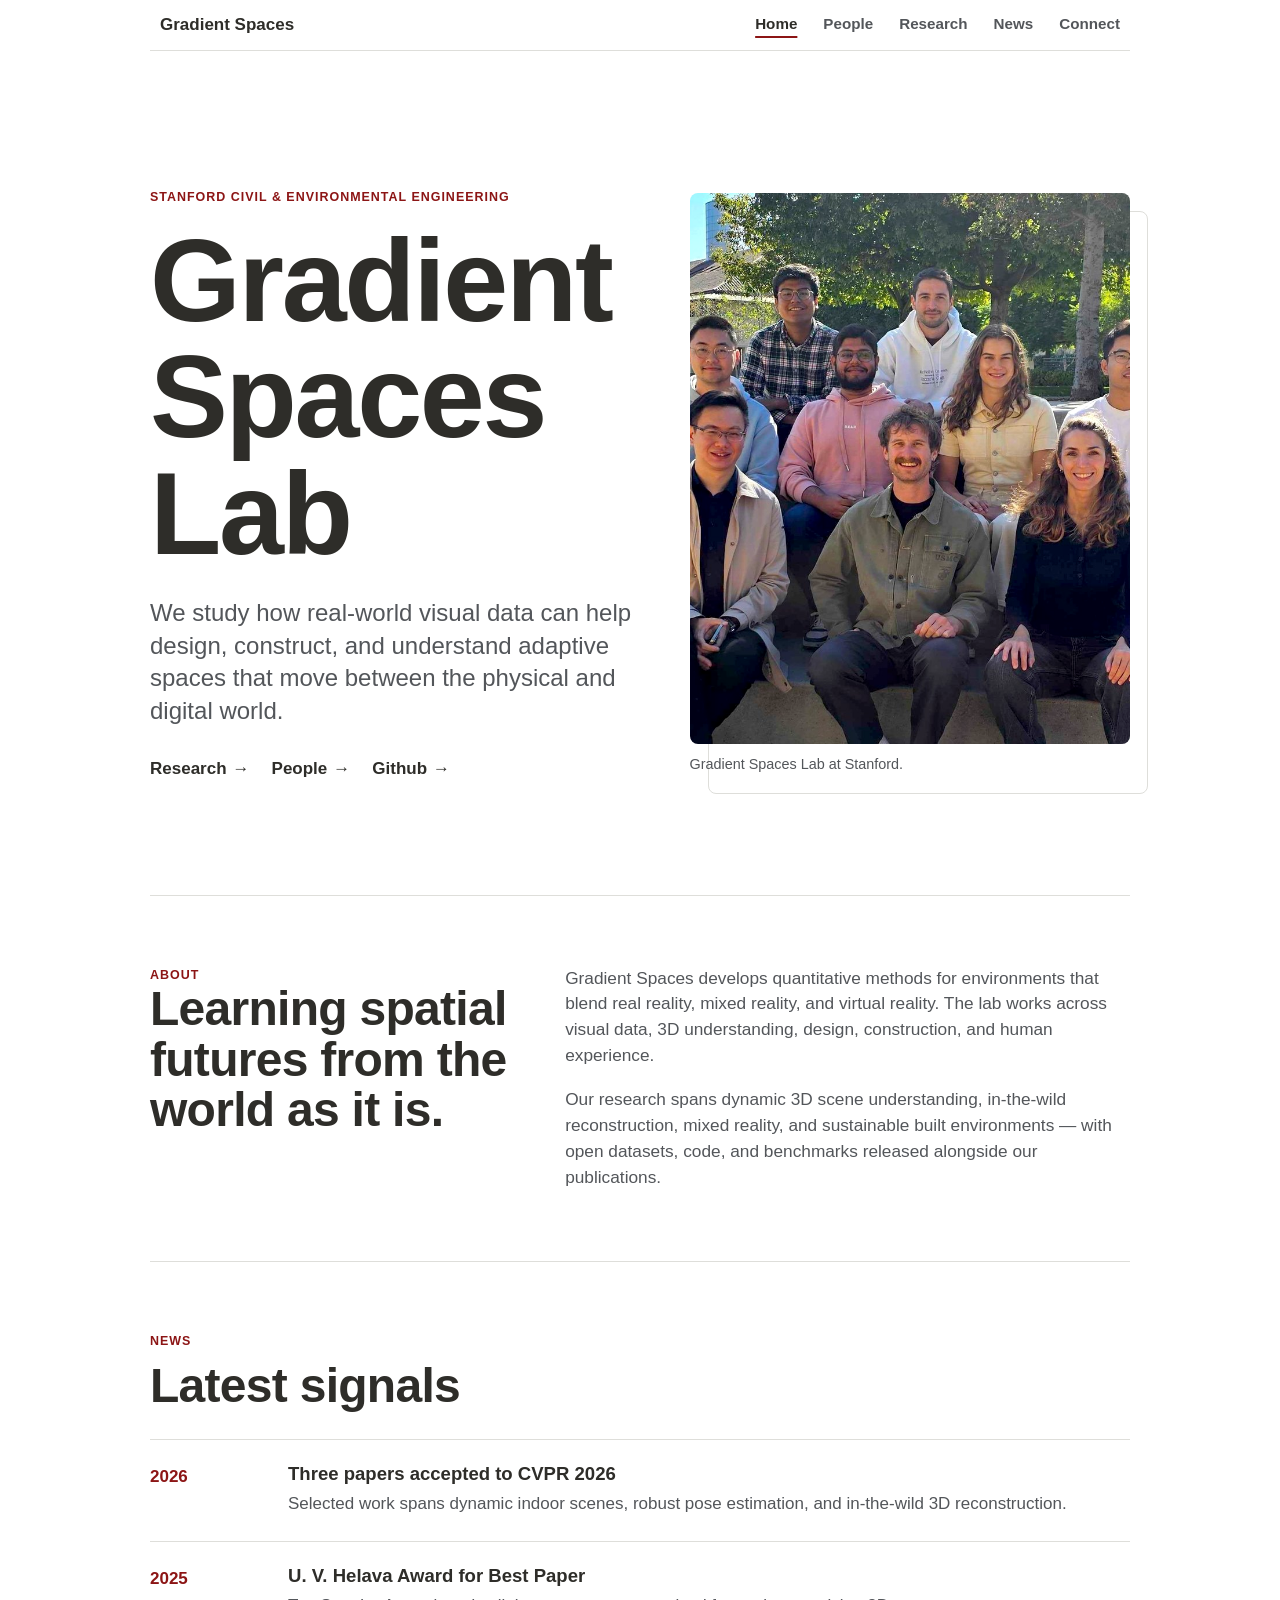
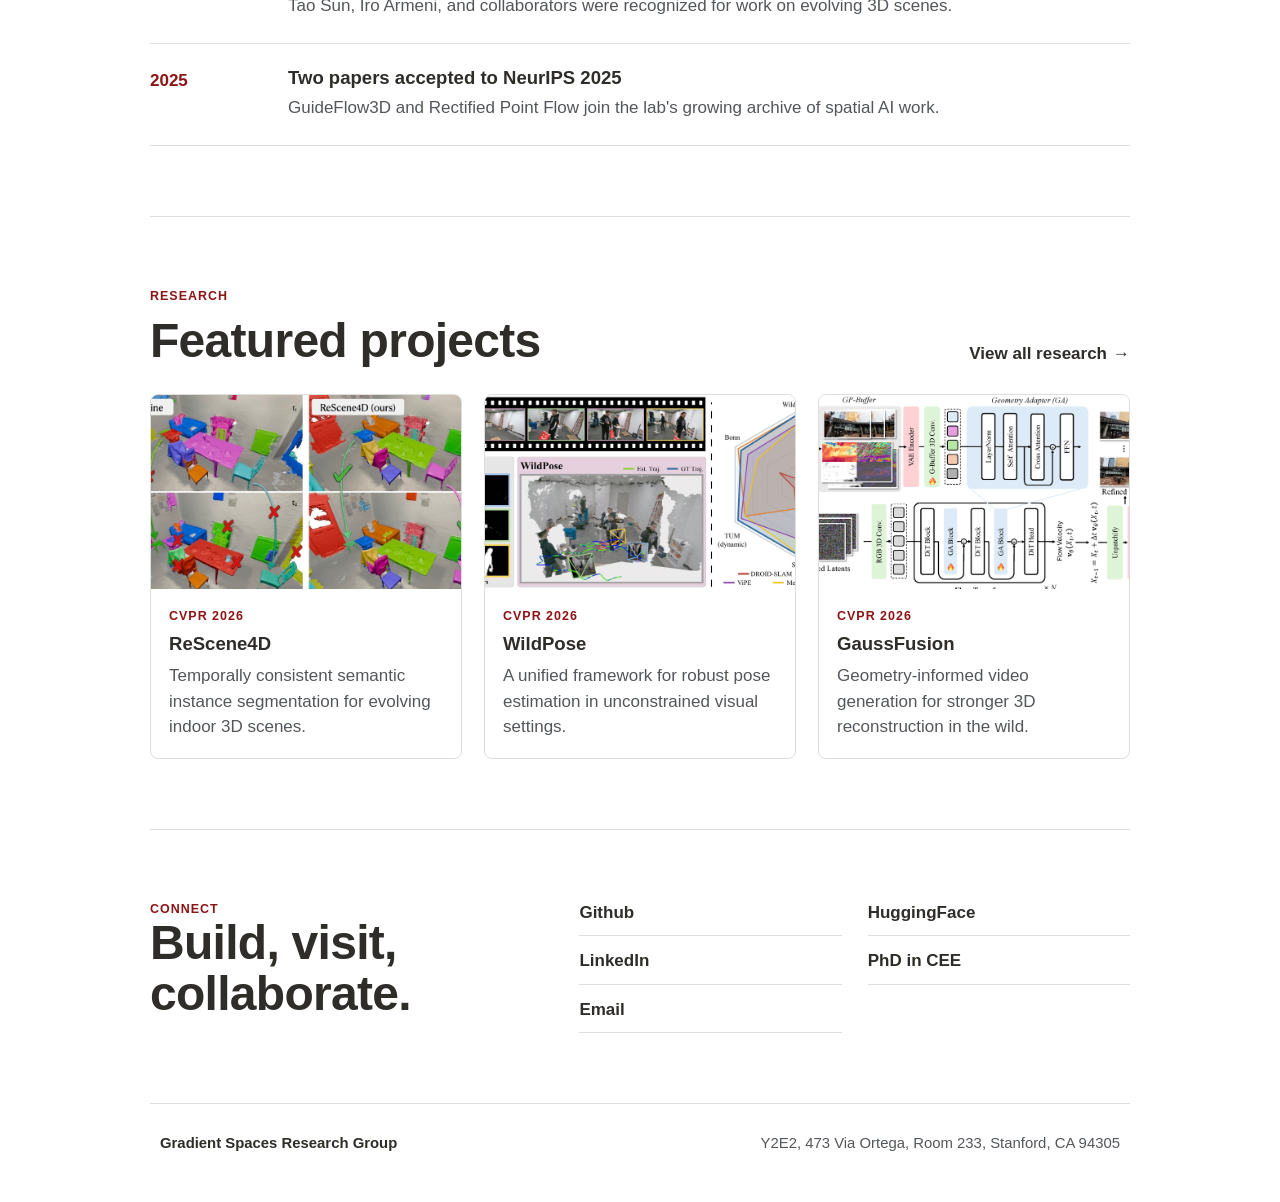
==== index.html @ 33cae3ac "Make site standalone and polish content, data, and visual details Prepare the site to fully replace " ====
<!doctype html>
<html lang="en">
  <head>
    <meta charset="utf-8">
    <meta name="viewport" content="width=device-width, initial-scale=1">
    <meta
      name="description"
      content="Gradient Spaces Lab at Stanford builds data-driven methods for spatial intelligence across physical and digital environments."
    >
    <title>Gradient Spaces Lab | Stanford</title>
    <meta property="og:title" content="Gradient Spaces Lab | Stanford">
    <meta property="og:description" content="Data-driven methods for spatial intelligence across physical and digital environments.">
    <meta property="og:type" content="website">
    <meta property="og:image" content="assets/images/group-photo.jpg">
    <link rel="icon" type="image/svg+xml" href="assets/favicon.svg">
    <link rel="stylesheet" href="styles.css">
  </head>
  <body>
    <header class="site-header">
      <a class="brand" href="index.html">Gradient Spaces</a>
      <button class="nav-toggle" type="button" aria-expanded="false" aria-controls="site-nav" title="Open navigation">
        <span class="sr-only">Menu</span>
        <span aria-hidden="true"></span>
        <span aria-hidden="true"></span>
        <span aria-hidden="true"></span>
      </button>
      <nav class="site-nav" id="site-nav" aria-label="Main navigation">
        <a class="active" href="index.html">Home</a>
        <a href="people.html">People</a>
        <a href="research.html">Research</a>
        <a href="#news">News</a>
        <a href="#connect">Connect</a>
      </nav>
    </header>

    <main>
      <section class="hero">
        <div class="hero-copy">
          <p class="eyebrow">Stanford Civil &amp; Environmental Engineering</p>
          <h1>
            <span>Gradient</span>
            <span>Spaces</span>
            <span>Lab</span>
          </h1>
          <p class="lead">
            We study how real-world visual data can help design, construct, and understand adaptive spaces
            that move between the physical and digital world.
          </p>
          <div class="hero-actions" aria-label="Primary links">
            <a class="strong-link" href="research.html">Research</a>
            <a class="strong-link" href="people.html">People</a>
            <a class="strong-link" href="https://github.com/GradientSpaces">Github</a>
          </div>
        </div>

        <figure class="hero-media">
          <img
            src="assets/images/group-photo.jpg"
            alt="Gradient Spaces group photo at Stanford"
          >
          <figcaption>Gradient Spaces Lab at Stanford.</figcaption>
        </figure>
      </section>

      <section class="section split-intro" aria-labelledby="about-title">
        <div>
          <p class="section-kicker">About</p>
          <h2 id="about-title">Learning spatial futures from the world as it is.</h2>
        </div>
        <div class="body-copy">
          <p>
            Gradient Spaces develops quantitative methods for environments that blend real reality,
            mixed reality, and virtual reality. The lab works across visual data, 3D understanding,
            design, construction, and human experience.
          </p>
          <p>
            Our research spans dynamic 3D scene understanding, in-the-wild reconstruction, mixed
            reality, and sustainable built environments — with open datasets, code, and benchmarks
            released alongside our publications.
          </p>
        </div>
      </section>

      <section class="section" id="news" aria-labelledby="news-title">
        <div class="section-heading">
          <p class="section-kicker">News</p>
          <h2 id="news-title">Latest signals</h2>
        </div>
        <div class="news-list">
          <article class="news-item">
            <time datetime="2026">2026</time>
            <div>
              <h3>Three papers accepted to CVPR 2026</h3>
              <p>Selected work spans dynamic indoor scenes, robust pose estimation, and in-the-wild 3D reconstruction.</p>
            </div>
          </article>
          <article class="news-item">
            <time datetime="2025">2025</time>
            <div>
              <h3>U. V. Helava Award for Best Paper</h3>
              <p>Tao Sun, Iro Armeni, and collaborators were recognized for work on evolving 3D scenes.</p>
            </div>
          </article>
          <article class="news-item">
            <time datetime="2025">2025</time>
            <div>
              <h3>Two papers accepted to NeurIPS 2025</h3>
              <p>GuideFlow3D and Rectified Point Flow join the lab's growing archive of spatial AI work.</p>
            </div>
          </article>
        </div>
      </section>

      <section class="section" aria-labelledby="featured-title">
        <div class="section-heading inline-heading">
          <div>
            <p class="section-kicker">Research</p>
            <h2 id="featured-title">Featured projects</h2>
          </div>
          <a class="text-link" href="research.html">View all research</a>
        </div>

        <div class="project-grid">
          <article class="project-card">
            <img
              src="assets/images/projects/rescene4d.jpeg"
              alt="ReScene4D project teaser"
              loading="lazy"
            >
            <div>
              <p class="tag">CVPR 2026</p>
              <h3>ReScene4D</h3>
              <p>Temporally consistent semantic instance segmentation for evolving indoor 3D scenes.</p>
            </div>
          </article>
          <article class="project-card">
            <img
              src="assets/images/projects/wildpose.jpg"
              alt="WildPose project teaser"
              loading="lazy"
            >
            <div>
              <p class="tag">CVPR 2026</p>
              <h3>WildPose</h3>
              <p>A unified framework for robust pose estimation in unconstrained visual settings.</p>
            </div>
          </article>
          <article class="project-card">
            <img
              src="assets/images/projects/gaussfusion.png"
              alt="GaussFusion project teaser"
              loading="lazy"
            >
            <div>
              <p class="tag">CVPR 2026</p>
              <h3>GaussFusion</h3>
              <p>Geometry-informed video generation for stronger 3D reconstruction in the wild.</p>
            </div>
          </article>
        </div>
      </section>

      <section class="section connect-band" id="connect" aria-labelledby="connect-title">
        <div>
          <p class="section-kicker">Connect</p>
          <h2 id="connect-title">Build, visit, collaborate.</h2>
        </div>
        <div class="link-columns">
          <a href="https://github.com/GradientSpaces">Github</a>
          <a href="https://huggingface.co/gradient-spaces">HuggingFace</a>
          <a href="https://www.linkedin.com/company/gradientspaces">LinkedIn</a>
          <a href="https://cee.stanford.edu/academics-admission/graduate-admissions">PhD in CEE</a>
          <a href="mailto:iroarmeni@stanford.edu">Email</a>
        </div>
      </section>
    </main>

    <footer class="site-footer">
      <p>Gradient Spaces Research Group</p>
      <p>Y2E2, 473 Via Ortega, Room 233, Stanford, CA 94305</p>
    </footer>

    <script src="script.js"></script>
  </body>
</html>
---- styles.css ----
:root {
  --stanford-red: rgb(140, 21, 21);
  --stanford-red-dark: rgb(130, 0, 0);
  --ink: rgb(46, 45, 41);
  --muted: rgb(83, 86, 90);
  --line: rgb(222, 222, 218);
  --paper: rgb(255, 255, 255);
  --soft: rgb(247, 248, 248);
  --blue: rgb(54, 96, 118);
  --green: rgb(56, 111, 94);
  --max-width: 980px;
}

* {
  box-sizing: border-box;
}

html {
  scroll-behavior: smooth;
  scroll-padding-top: 84px;
}

body {
  margin: 0;
  background: var(--paper);
  color: var(--muted);
  font-family: "Source Sans Pro", "Source Sans 3", -apple-system, BlinkMacSystemFont, "Segoe UI", sans-serif;
  font-size: 17px;
  line-height: 1.5;
  -webkit-font-smoothing: antialiased;
}

img {
  display: block;
  max-width: 100%;
  height: auto;
}

a {
  color: var(--ink);
  text-decoration: none;
  transition: color 0.15s ease;
}

a:hover,
a:focus-visible {
  color: var(--stanford-red);
  text-decoration: underline;
  text-underline-offset: 0.18em;
}

::selection {
  background: var(--stanford-red);
  color: var(--paper);
}

:focus-visible {
  outline: 2px solid var(--stanford-red);
  outline-offset: 3px;
}

h1,
h2,
h3,
h4,
p {
  margin: 0;
}

h1,
h2,
h3,
h4 {
  color: var(--ink);
  line-height: 1.05;
}

h2 {
  font-size: clamp(2rem, 5vw, 3rem);
  max-width: 760px;
  letter-spacing: -0.015em;
  text-wrap: balance;
}

h3 {
  font-size: 1.16rem;
}

h4 {
  font-size: 1rem;
}

.sr-only {
  position: absolute;
  width: 1px;
  height: 1px;
  padding: 0;
  margin: -1px;
  overflow: hidden;
  clip: rect(0, 0, 0, 0);
  white-space: nowrap;
  border: 0;
}

.site-header {
  position: sticky;
  top: 0;
  z-index: 20;
  width: min(var(--max-width), calc(100% - 32px));
  margin: 0 auto;
  padding: 12px 10px;
  display: flex;
  align-items: center;
  justify-content: space-between;
  gap: 24px;
  border-bottom: 1px solid var(--line);
  background: rgba(255, 255, 255, 0.82);
  backdrop-filter: blur(12px);
}

.brand {
  color: var(--ink);
  font-weight: 700;
  white-space: nowrap;
}

.site-nav {
  display: flex;
  align-items: center;
  gap: 26px;
  font-size: 0.95rem;
}

.site-nav a {
  color: var(--muted);
  font-weight: 600;
}

.site-nav a.active {
  color: var(--ink);
  text-decoration: underline;
  text-decoration-color: var(--stanford-red);
  text-decoration-thickness: 2px;
  text-underline-offset: 7px;
}

.nav-toggle {
  display: none;
  width: 38px;
  height: 38px;
  padding: 9px;
  border: 1px solid var(--line);
  border-radius: 8px;
  background: var(--paper);
}

.nav-toggle span:not(.sr-only) {
  display: block;
  height: 2px;
  margin: 4px 0;
  background: var(--ink);
}

main {
  width: min(var(--max-width), calc(100% - 32px));
  margin: 0 auto;
}

.hero {
  min-height: calc(100vh - 56px);
  display: grid;
  grid-template-columns: minmax(0, 0.9fr) minmax(280px, 0.8fr);
  align-items: center;
  gap: 44px;
  padding: 64px 0 40px;
}

.hero h1 {
  margin-top: 16px;
  font-size: clamp(4rem, 12vw, 7.3rem);
  font-weight: 800;
  letter-spacing: -0.02em;
  line-height: 1;
}

.hero h1 span {
  display: block;
}

.eyebrow,
.section-kicker,
.tag {
  color: var(--stanford-red);
  font-size: 0.78rem;
  font-weight: 800;
  letter-spacing: 0.08em;
  text-transform: uppercase;
}

.lead {
  max-width: 560px;
  margin-top: 24px;
  color: var(--muted);
  font-size: clamp(1.18rem, 2.4vw, 1.5rem);
  line-height: 1.36;
  text-wrap: pretty;
}

.hero-actions,
.profile-links {
  display: flex;
  flex-wrap: wrap;
  gap: 22px;
  margin-top: 28px;
}

.project-card .profile-links,
.publication-row .profile-links,
.person-card .profile-links,
.resource-item .profile-links {
  gap: 14px;
  margin-top: 14px;
  font-size: 0.94rem;
}

.strong-link,
.profile-links a,
.text-link {
  color: var(--ink);
  font-weight: 700;
}

.strong-link::after,
.text-link::after {
  content: "→";
  display: inline-block;
  margin-left: 6px;
  transition: transform 0.2s ease;
}

.strong-link:hover::after,
.text-link:hover::after {
  transform: translateX(4px);
}

.hero-media {
  position: relative;
  margin: 0;
}

.hero-media img {
  width: 100%;
  aspect-ratio: 4 / 5;
  object-fit: cover;
  border-radius: 8px;
  filter: saturate(0.9) contrast(1.03);
}

.hero-media::before {
  content: "";
  position: absolute;
  inset: 18px -18px -18px 18px;
  border: 1px solid var(--line);
  border-radius: 8px;
  z-index: -1;
}

.hero-media figcaption {
  margin-top: 10px;
  color: var(--muted);
  font-size: 0.9rem;
}

.section {
  padding: 70px 0;
  border-top: 1px solid var(--line);
}

.split-intro {
  display: grid;
  grid-template-columns: minmax(220px, 0.65fr) minmax(0, 1fr);
  gap: 48px;
}

.body-copy {
  display: grid;
  gap: 18px;
  color: var(--muted);
  font-size: 1.08rem;
}

.section-heading {
  margin-bottom: 28px;
}

.section-heading h2 {
  margin-top: 10px;
}

.inline-heading {
  display: flex;
  align-items: end;
  justify-content: space-between;
  gap: 24px;
}

.news-list,
.project-list {
  display: grid;
  gap: 0;
  border-top: 1px solid var(--line);
}

.news-item {
  display: grid;
  grid-template-columns: 110px minmax(0, 1fr);
  gap: 28px;
  padding: 24px 0;
  border-bottom: 1px solid var(--line);
}

.news-item time {
  color: var(--stanford-red);
  font-weight: 800;
  font-variant-numeric: tabular-nums;
}

.news-item h3 {
  margin-bottom: 8px;
}

.project-grid {
  display: grid;
  grid-template-columns: repeat(3, minmax(0, 1fr));
  gap: 22px;
}

.project-card {
  overflow: hidden;
  border: 1px solid var(--line);
  border-radius: 8px;
  background: var(--paper);
  transition: border-color 0.25s ease, box-shadow 0.25s ease, transform 0.25s ease;
}

.project-card:hover {
  transform: translateY(-3px);
  border-color: rgb(198, 198, 192);
  box-shadow: 0 12px 28px rgba(46, 45, 41, 0.09);
}

.project-card img {
  width: 100%;
  aspect-ratio: 16 / 10;
  object-fit: cover;
  transition: transform 0.4s ease;
}

.project-card:hover img {
  transform: scale(1.025);
}

.project-card div {
  padding: 18px;
}

.project-card h3,
.research-row h3,
.publication-row h3 {
  margin: 8px 0 10px;
}

.connect-band {
  display: grid;
  grid-template-columns: minmax(240px, 0.7fr) minmax(0, 1fr);
  gap: 44px;
  align-items: start;
}

.link-columns {
  display: grid;
  grid-template-columns: repeat(2, minmax(0, 1fr));
  gap: 12px 26px;
}

.link-columns a {
  padding-bottom: 10px;
  border-bottom: 1px solid var(--line);
  font-weight: 700;
  transition: color 0.15s ease, border-color 0.2s ease;
}

.link-columns a:hover,
.link-columns a:focus-visible {
  text-decoration: none;
  border-bottom-color: var(--stanford-red);
}

.site-footer {
  width: min(var(--max-width), calc(100% - 32px));
  margin: 0 auto;
  padding: 28px 10px 48px;
  border-top: 1px solid var(--line);
  color: var(--muted);
  font-size: 0.93rem;
  display: flex;
  flex-wrap: wrap;
  justify-content: space-between;
  gap: 8px 24px;
}

.site-footer p:first-child {
  color: var(--ink);
  font-weight: 700;
}

.page-hero {
  padding: 80px 0 56px;
  display: grid;
  grid-template-columns: minmax(0, 0.8fr) minmax(260px, 0.7fr);
  gap: 42px;
  align-items: end;
}

.page-hero h1 {
  margin-top: 12px;
  font-size: clamp(3.2rem, 8vw, 5.8rem);
  max-width: 780px;
  letter-spacing: -0.02em;
  text-wrap: balance;
}

.page-hero img {
  width: 100%;
  aspect-ratio: 5 / 4;
  object-fit: cover;
  border-radius: 8px;
}

.research-hero {
  display: block;
  max-width: 820px;
}

.profile-feature {
  display: grid;
  grid-template-columns: 132px minmax(0, 1fr);
  gap: 28px;
  align-items: start;
  padding: 28px 0;
  border-top: 1px solid var(--line);
  border-bottom: 1px solid var(--line);
}

.role {
  margin: 6px 0 14px;
  color: var(--blue);
  font-weight: 700;
}

.avatar {
  display: grid;
  place-items: center;
  width: 72px;
  aspect-ratio: 1;
  border-radius: 50%;
  background: var(--soft);
  border: 1px solid var(--line);
  color: var(--ink);
  font-weight: 800;
}

.avatar.large,
.portrait.large {
  width: 132px;
  font-size: 2rem;
}

.portrait {
  width: 92px;
  aspect-ratio: 1;
  overflow: hidden;
  border: 1px solid var(--line);
  border-radius: 50%;
  background: var(--soft);
}

.portrait img {
  width: 100%;
  height: 100%;
  object-fit: cover;
}

.people-grid,
.theme-grid {
  display: grid;
  grid-template-columns: repeat(3, minmax(0, 1fr));
  gap: 20px;
}

.compact-people-grid {
  grid-template-columns: repeat(4, minmax(0, 1fr));
}

.person-card,
.theme-grid article {
  padding: 22px;
  border: 1px solid var(--line);
  border-radius: 8px;
  background: var(--paper);
  transition: border-color 0.25s ease, box-shadow 0.25s ease;
}

.person-card:hover,
.theme-grid article:hover {
  border-color: rgb(198, 198, 192);
  box-shadow: 0 8px 20px rgba(46, 45, 41, 0.06);
}

.alumni-card {
  padding: 18px;
}

.person-card h3,
.theme-grid h3 {
  margin: 16px 0 8px;
}

.detail-line {
  margin-top: 12px;
  color: var(--muted);
  font-size: 0.92rem;
}

.metric-strip {
  display: grid;
  grid-template-columns: repeat(3, minmax(0, 1fr));
  gap: 1px;
  margin-bottom: 22px;
  border: 1px solid var(--line);
  border-radius: 8px;
  overflow: hidden;
  background: var(--line);
}

.metric-strip div {
  padding: 22px;
  background: var(--soft);
}

.metric-strip strong,
.metric-strip span {
  display: block;
}

.metric-strip strong {
  color: var(--ink);
  font-size: clamp(1.4rem, 4vw, 2.1rem);
  line-height: 1;
}

.metric-strip span {
  margin-top: 8px;
  color: var(--muted);
  font-size: 0.92rem;
}

.research-row {
  display: grid;
  grid-template-columns: 260px minmax(0, 1fr);
  gap: 24px;
  padding: 28px 0;
  border-bottom: 1px solid var(--line);
}

.research-row img {
  width: 100%;
  aspect-ratio: 16 / 10;
  object-fit: cover;
  border-radius: 8px;
}

.publication-row {
  display: grid;
  grid-template-columns: 138px minmax(0, 1fr);
  gap: 24px;
  padding: 24px 0;
  border-bottom: 1px solid var(--line);
  transition: background 0.2s ease;
}

.publication-row:hover {
  background: var(--soft);
}

.pub-meta {
  display: grid;
  align-content: start;
  gap: 8px;
}

.pub-meta span:first-child {
  color: var(--stanford-red);
  font-weight: 800;
  font-variant-numeric: tabular-nums;
}

.pub-meta span:last-child {
  color: var(--blue);
  font-size: 0.92rem;
  font-weight: 700;
}

.note {
  max-width: 260px;
  color: var(--muted);
  font-size: 0.9rem;
}

.resource-grid {
  display: grid;
  grid-template-columns: minmax(0, 1fr) minmax(0, 1fr);
  gap: 36px;
}

.resource-grid h3 {
  padding-bottom: 12px;
  border-bottom: 1px solid var(--line);
}

.resource-item,
.dataset-list {
  padding-top: 18px;
}

.dataset-list {
  display: grid;
  gap: 12px;
}

.dataset-list a {
  padding-bottom: 10px;
  border-bottom: 1px solid var(--line);
  font-weight: 700;
  transition: color 0.15s ease, border-color 0.2s ease;
}

.dataset-list a:hover,
.dataset-list a:focus-visible {
  text-decoration: none;
  border-bottom-color: var(--stanford-red);
}

@media (max-width: 820px) {
  body {
    font-size: 16px;
  }

  .site-header {
    align-items: center;
  }

  .nav-toggle {
    display: block;
  }

  .site-nav {
    position: absolute;
    top: calc(100% + 1px);
    right: 0;
    left: 0;
    display: none;
    padding: 16px 10px 18px;
    border-bottom: 1px solid var(--line);
    background: rgba(255, 255, 255, 0.96);
  }

  .site-nav.open {
    display: grid;
    gap: 14px;
  }

  .hero,
  .page-hero,
  .split-intro,
  .connect-band,
  .profile-feature,
  .research-row,
  .publication-row,
  .resource-grid,
  .metric-strip {
    grid-template-columns: 1fr;
  }

  .hero {
    min-height: auto;
    padding-top: 52px;
  }

  .hero-media::before {
    inset: 12px -10px -10px 12px;
  }

  .project-grid,
  .people-grid,
  .theme-grid,
  .link-columns {
    grid-template-columns: 1fr;
  }

  .inline-heading {
    align-items: start;
    flex-direction: column;
  }

  .news-item {
    grid-template-columns: 1fr;
    gap: 8px;
  }
}

@media (min-width: 560px) and (max-width: 820px) {
  .project-grid,
  .people-grid,
  .theme-grid {
    grid-template-columns: repeat(2, minmax(0, 1fr));
  }
}

@media (prefers-reduced-motion: reduce) {
  html {
    scroll-behavior: auto;
  }

  *,
  *::before,
  *::after {
    transition: none !important;
  }
}
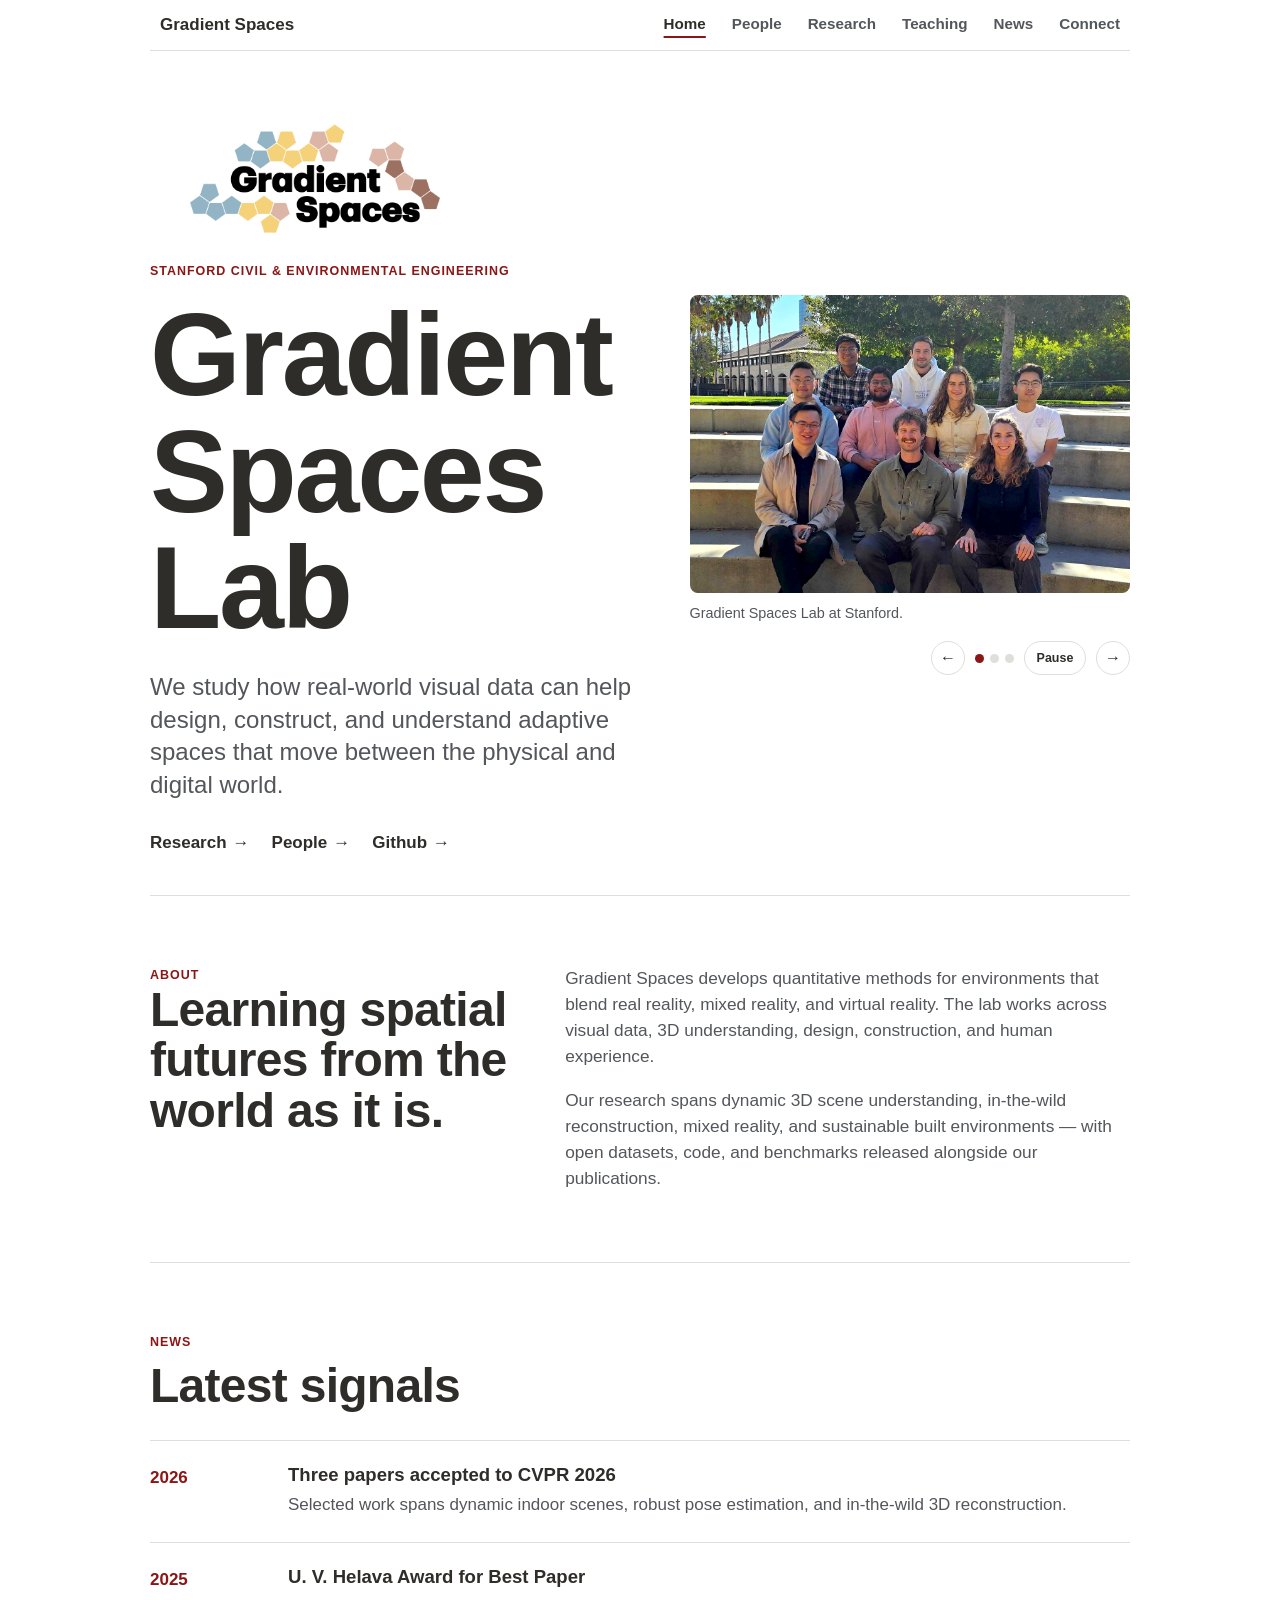
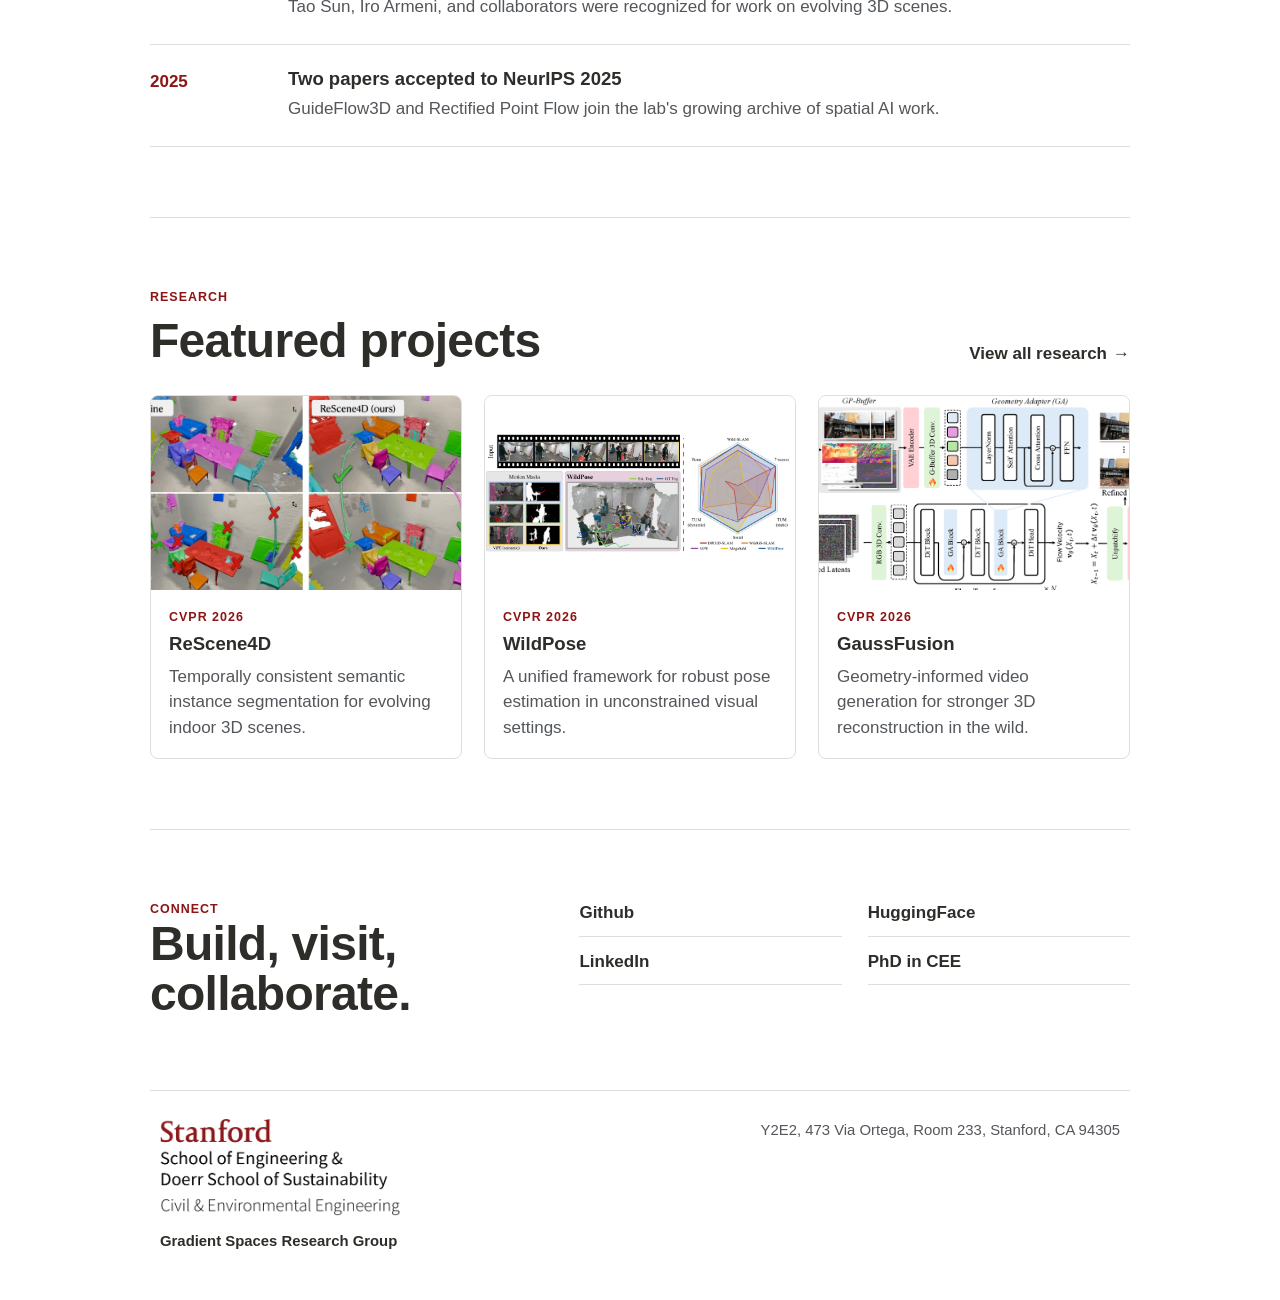
==== commit eb38e163: "Add teaching, gallery, and lab site updates" ====
--- a/index.html
+++ b/index.html
@@ -11,8 +11,11 @@
     <meta property="og:title" content="Gradient Spaces Lab | Stanford">
     <meta property="og:description" content="Data-driven methods for spatial intelligence across physical and digital environments.">
     <meta property="og:type" content="website">
-    <meta property="og:image" content="assets/images/group-photo.jpg">
-    <link rel="icon" type="image/svg+xml" href="assets/favicon.svg">
+    <meta property="og:url" content="https://gradientspaces.github.io/">
+    <meta property="og:image" content="https://gradientspaces.github.io/assets/images/group-photo.jpg">
+    <link rel="canonical" href="https://gradientspaces.github.io/">
+    <link rel="icon" type="image/png" href="assets/images/GradientSpacesLogo.png">
+    <link rel="apple-touch-icon" href="assets/images/GradientSpacesLogo.png">
     <link rel="stylesheet" href="styles.css">
   </head>
   <body>
@@ -28,6 +31,7 @@
         <a class="active" href="index.html">Home</a>
         <a href="people.html">People</a>
         <a href="research.html">Research</a>
+        <a href="teaching.html">Teaching</a>
         <a href="#news">News</a>
         <a href="#connect">Connect</a>
       </nav>
@@ -36,6 +40,11 @@
     <main>
       <section class="hero">
         <div class="hero-copy">
+          <img
+            class="hero-logo"
+            src="assets/images/GradientSpacesLogo.png"
+            alt="Gradient Spaces logo"
+          >
           <p class="eyebrow">Stanford Civil &amp; Environmental Engineering</p>
           <h1>
             <span>Gradient</span>
@@ -53,13 +62,41 @@
           </div>
         </div>
 
-        <figure class="hero-media">
-          <img
-            src="assets/images/group-photo.jpg"
-            alt="Gradient Spaces group photo at Stanford"
-          >
-          <figcaption>Gradient Spaces Lab at Stanford.</figcaption>
-        </figure>
+        <div class="photo-gallery" data-gallery aria-roledescription="carousel" aria-label="Gradient Spaces group photos">
+          <div class="gallery-stage">
+            <figure class="gallery-slide is-active" data-gallery-slide aria-hidden="false">
+              <img
+                src="assets/images/group-photo.jpg"
+                alt="Gradient Spaces group photo at Stanford"
+              >
+              <figcaption>Gradient Spaces Lab at Stanford.</figcaption>
+            </figure>
+            <figure class="gallery-slide" data-gallery-slide aria-hidden="true">
+              <div class="photo-placeholder lunch-placeholder" role="img" aria-label="Placeholder for a future lab lunch photo">
+                <span>Lab lunch</span>
+                <small>Photo coming soon</small>
+              </div>
+              <figcaption>Around the table — lunch photo coming soon.</figcaption>
+            </figure>
+            <figure class="gallery-slide" data-gallery-slide aria-hidden="true">
+              <div class="photo-placeholder outing-placeholder" role="img" aria-label="Placeholder for a future group outing photo">
+                <span>Group outing</span>
+                <small>Photo coming soon</small>
+              </div>
+              <figcaption>Beyond the lab — outing photo coming soon.</figcaption>
+            </figure>
+          </div>
+          <div class="gallery-controls">
+            <button type="button" class="gallery-arrow" data-gallery-previous aria-label="Show previous photo">←</button>
+            <div class="gallery-dots" aria-label="Choose a group photo">
+              <button type="button" class="gallery-dot is-active" data-gallery-dot="0" aria-label="Show lab group photo" aria-current="true"></button>
+              <button type="button" class="gallery-dot" data-gallery-dot="1" aria-label="Show lunch photo placeholder"></button>
+              <button type="button" class="gallery-dot" data-gallery-dot="2" aria-label="Show outing photo placeholder"></button>
+            </div>
+            <button type="button" class="gallery-pause" data-gallery-pause aria-pressed="false">Pause</button>
+            <button type="button" class="gallery-arrow" data-gallery-next aria-label="Show next photo">→</button>
+          </div>
+        </div>
       </section>
 
       <section class="section split-intro" aria-labelledby="about-title">
@@ -170,13 +207,17 @@
           <a href="https://huggingface.co/gradient-spaces">HuggingFace</a>
           <a href="https://www.linkedin.com/company/gradientspaces">LinkedIn</a>
           <a href="https://cee.stanford.edu/academics-admission/graduate-admissions">PhD in CEE</a>
-          <a href="mailto:iroarmeni@stanford.edu">Email</a>
         </div>
       </section>
     </main>
 
     <footer class="site-footer">
-      <p>Gradient Spaces Research Group</p>
+      <div class="footer-identity">
+        <a href="https://cee.stanford.edu/" aria-label="Stanford Civil and Environmental Engineering">
+          <img src="assets/images/stanford-cee-lockup.png" alt="Stanford University — Civil &amp; Environmental Engineering">
+        </a>
+        <p>Gradient Spaces Research Group</p>
+      </div>
       <p>Y2E2, 473 Via Ortega, Room 233, Stanford, CA 94305</p>
     </footer>
 
--- a/styles.css
+++ b/styles.css
@@ -187,6 +187,11 @@
   display: block;
 }
 
+.hero-logo {
+  width: min(330px, 80%);
+  margin: -28px 0 -10px;
+}
+
 .eyebrow,
 .section-kicker,
 .tag {
@@ -243,9 +248,9 @@
   transform: translateX(4px);
 }
 
-.hero-media {
+.hero-media,
+.photo-gallery {
   position: relative;
-  margin: 0;
 }
 
 .hero-media img {
@@ -271,6 +276,173 @@
   font-size: 0.9rem;
 }
 
+.gallery-stage {
+  position: relative;
+  aspect-ratio: 4 / 3;
+}
+
+.gallery-slide {
+  position: absolute;
+  inset: 0;
+  display: grid;
+  grid-template-rows: 1fr auto;
+  gap: 10px;
+  margin: 0;
+  opacity: 0;
+  visibility: hidden;
+  transition: opacity 0.45s ease, visibility 0.45s ease;
+}
+
+.gallery-slide.is-active {
+  opacity: 1;
+  visibility: visible;
+}
+
+.gallery-slide img,
+.photo-placeholder {
+  width: 100%;
+  height: 100%;
+  min-height: 0;
+  border-radius: 8px;
+}
+
+.gallery-slide img {
+  object-fit: cover;
+  filter: saturate(0.9) contrast(1.03);
+}
+
+.gallery-slide figcaption {
+  min-height: 1.5em;
+  color: var(--muted);
+  font-size: 0.9rem;
+}
+
+.photo-placeholder {
+  position: relative;
+  isolation: isolate;
+  overflow: hidden;
+  display: grid;
+  place-content: center;
+  gap: 4px;
+  padding: 28px;
+  border: 1px solid rgba(46, 45, 41, 0.08);
+  color: var(--ink);
+  text-align: center;
+}
+
+.photo-placeholder::before,
+.photo-placeholder::after {
+  content: "";
+  position: absolute;
+  z-index: -1;
+  width: 54%;
+  aspect-ratio: 1;
+  border-radius: 50%;
+  opacity: 0.55;
+  filter: blur(1px);
+}
+
+.photo-placeholder::before {
+  top: -18%;
+  left: -12%;
+  background: rgba(117, 161, 184, 0.42);
+}
+
+.photo-placeholder::after {
+  right: -12%;
+  bottom: -20%;
+  background: rgba(244, 197, 75, 0.48);
+}
+
+.lunch-placeholder {
+  background: linear-gradient(145deg, rgb(252, 247, 232), rgb(238, 245, 245));
+}
+
+.outing-placeholder {
+  background: linear-gradient(145deg, rgb(238, 245, 245), rgb(249, 236, 230));
+}
+
+.outing-placeholder::before {
+  background: rgba(56, 111, 94, 0.38);
+}
+
+.outing-placeholder::after {
+  background: rgba(151, 78, 49, 0.34);
+}
+
+.photo-placeholder span {
+  color: var(--ink);
+  font-size: clamp(1.7rem, 4vw, 2.6rem);
+  font-weight: 800;
+  letter-spacing: -0.02em;
+}
+
+.photo-placeholder small {
+  color: var(--muted);
+  font-size: 0.78rem;
+  font-weight: 800;
+  letter-spacing: 0.08em;
+  text-transform: uppercase;
+}
+
+.gallery-controls {
+  display: flex;
+  align-items: center;
+  justify-content: flex-end;
+  gap: 10px;
+  margin-top: 16px;
+}
+
+.gallery-controls button {
+  border: 1px solid var(--line);
+  background: var(--paper);
+  color: var(--ink);
+  cursor: pointer;
+}
+
+.gallery-controls button:hover,
+.gallery-controls button:focus-visible {
+  border-color: var(--stanford-red);
+  color: var(--stanford-red);
+}
+
+.gallery-arrow {
+  display: grid;
+  place-items: center;
+  width: 34px;
+  height: 34px;
+  border-radius: 50%;
+  font-size: 1rem;
+}
+
+.gallery-pause {
+  min-width: 62px;
+  height: 34px;
+  padding: 0 10px;
+  border-radius: 17px;
+  font: inherit;
+  font-size: 0.78rem;
+  font-weight: 700;
+}
+
+.gallery-dots {
+  display: flex;
+  gap: 6px;
+}
+
+.gallery-controls .gallery-dot {
+  width: 9px;
+  height: 9px;
+  padding: 0;
+  border: 0;
+  border-radius: 50%;
+  background: var(--line);
+}
+
+.gallery-controls .gallery-dot.is-active {
+  background: var(--stanford-red);
+}
+
 .section {
   padding: 70px 0;
   border-top: 1px solid var(--line);
@@ -409,7 +581,20 @@
   gap: 8px 24px;
 }
 
-.site-footer p:first-child {
+.footer-identity {
+  display: grid;
+  gap: 14px;
+}
+
+.footer-identity a {
+  width: min(240px, 72vw);
+}
+
+.footer-identity img {
+  width: 100%;
+}
+
+.footer-identity p {
   color: var(--ink);
   font-weight: 700;
 }
@@ -440,6 +625,11 @@
 .research-hero {
   display: block;
   max-width: 820px;
+}
+
+.teaching-hero {
+  display: block;
+  max-width: 860px;
 }
 
 .profile-feature {
@@ -498,12 +688,16 @@
   gap: 20px;
 }
 
+.theme-grid {
+  grid-template-columns: repeat(2, minmax(0, 1fr));
+}
+
 .compact-people-grid {
   grid-template-columns: repeat(4, minmax(0, 1fr));
 }
 
 .person-card,
-.theme-grid article {
+.theme-button {
   padding: 22px;
   border: 1px solid var(--line);
   border-radius: 8px;
@@ -512,7 +706,9 @@
 }
 
 .person-card:hover,
-.theme-grid article:hover {
+.theme-button:hover,
+.theme-button:focus-visible,
+.theme-button[aria-expanded="true"] {
   border-color: rgb(198, 198, 192);
   box-shadow: 0 8px 20px rgba(46, 45, 41, 0.06);
 }
@@ -522,45 +718,151 @@
 }
 
 .person-card h3,
-.theme-grid h3 {
+.theme-button h3 {
   margin: 16px 0 8px;
+}
+
+.join-card {
+  border-style: dashed;
+  background: var(--soft);
+  color: var(--muted);
+  text-decoration: none;
+}
+
+.join-card:hover,
+.join-card:focus-visible {
+  text-decoration: none;
+}
+
+.join-card[aria-disabled="true"] {
+  cursor: default;
+}
+
+.join-portrait {
+  display: grid;
+  place-items: center;
+  border-style: dashed;
+  background: transparent;
+  color: var(--stanford-red);
+  font-size: 1.8rem;
+  font-weight: 300;
+}
+
+.theme-button {
+  position: relative;
+  width: 100%;
+  color: var(--muted);
+  font: inherit;
+  text-align: left;
+  cursor: pointer;
+}
+
+.theme-button[aria-expanded="true"] {
+  border-color: var(--stanford-red);
+  background: rgb(253, 248, 247);
+}
+
+.theme-button p {
+  margin-right: 20px;
+}
+
+.theme-toggle {
+  position: absolute;
+  top: 14px;
+  right: 16px;
+  color: var(--stanford-red);
+  font-size: 1.35rem;
+  line-height: 1;
+}
+
+.theme-papers {
+  margin-top: 20px;
+  padding: 10px 24px 4px;
+  border-left: 3px solid var(--stanford-red);
+  background: var(--soft);
+}
+
+.theme-papers[hidden] {
+  display: none;
+}
+
+.theme-papers-heading {
+  display: flex;
+  align-items: baseline;
+  justify-content: space-between;
+  gap: 20px;
+  padding: 14px 0 10px;
+}
+
+.theme-papers-heading p {
+  flex: none;
+  color: var(--muted);
+  font-size: 0.85rem;
+}
+
+.theme-paper {
+  display: grid;
+  grid-template-columns: minmax(0, 1fr) auto;
+  gap: 24px;
+  padding: 18px 0;
+  border-top: 1px solid var(--line);
+}
+
+.theme-paper h4 {
+  margin-bottom: 7px;
+}
+
+.theme-paper p {
+  font-size: 0.92rem;
+}
+
+.theme-paper .profile-links {
+  align-content: start;
+  justify-content: flex-end;
+  margin-top: 0;
+  font-size: 0.88rem;
+}
+
+.course-list {
+  display: grid;
+  border-top: 1px solid var(--line);
+}
+
+.course-card {
+  display: grid;
+  grid-template-columns: 180px minmax(0, 1fr);
+  gap: 34px;
+  padding: 32px 0;
+  border-bottom: 1px solid var(--line);
+}
+
+.course-card h3 {
+  margin-bottom: 12px;
+  font-size: clamp(1.45rem, 3vw, 2rem);
+}
+
+.course-card .text-link {
+  display: inline-block;
+  margin-top: 18px;
+}
+
+.course-meta {
+  display: grid;
+  align-content: start;
+  gap: 8px;
+  color: var(--ink);
+  font-weight: 700;
+}
+
+.course-note {
+  margin-top: 10px;
+  color: var(--blue);
+  font-size: 0.92rem;
+  font-weight: 600;
 }
 
 .detail-line {
   margin-top: 12px;
-  color: var(--muted);
-  font-size: 0.92rem;
-}
-
-.metric-strip {
-  display: grid;
-  grid-template-columns: repeat(3, minmax(0, 1fr));
-  gap: 1px;
-  margin-bottom: 22px;
-  border: 1px solid var(--line);
-  border-radius: 8px;
-  overflow: hidden;
-  background: var(--line);
-}
-
-.metric-strip div {
-  padding: 22px;
-  background: var(--soft);
-}
-
-.metric-strip strong,
-.metric-strip span {
-  display: block;
-}
-
-.metric-strip strong {
-  color: var(--ink);
-  font-size: clamp(1.4rem, 4vw, 2.1rem);
-  line-height: 1;
-}
-
-.metric-strip span {
-  margin-top: 8px;
   color: var(--muted);
   font-size: 0.92rem;
 }
@@ -582,8 +884,9 @@
 
 .publication-row {
   display: grid;
-  grid-template-columns: 138px minmax(0, 1fr);
+  grid-template-columns: 320px minmax(0, 1fr);
   gap: 24px;
+  align-items: start;
   padding: 24px 0;
   border-bottom: 1px solid var(--line);
   transition: background 0.2s ease;
@@ -593,22 +896,45 @@
   background: var(--soft);
 }
 
-.pub-meta {
-  display: grid;
-  align-content: start;
-  gap: 8px;
-}
-
-.pub-meta span:first-child {
-  color: var(--stanford-red);
-  font-weight: 800;
-  font-variant-numeric: tabular-nums;
-}
-
-.pub-meta span:last-child {
+.publication-row h3 {
+  font-size: 1.05rem;
+}
+
+.publication-row p {
+  font-size: 0.95rem;
+}
+
+.publication-row .pub-venue {
+  font-size: 0.85rem;
+}
+
+.publication-row .profile-links {
+  font-size: 0.88rem;
+}
+
+.pub-media {
+  width: 100%;
+  aspect-ratio: 16 / 10;
+  overflow: hidden;
+  border: 1px solid var(--line);
+  border-radius: 8px;
+  background: var(--soft);
+}
+
+.pub-media img,
+.pub-media video {
+  display: block;
+  width: 100%;
+  height: 100%;
+  object-fit: cover;
+}
+
+.pub-venue {
+  margin-top: 10px;
   color: var(--blue);
   font-size: 0.92rem;
   font-weight: 700;
+  font-variant-numeric: tabular-nums;
 }
 
 .note {
@@ -687,8 +1013,7 @@
   .profile-feature,
   .research-row,
   .publication-row,
-  .resource-grid,
-  .metric-strip {
+  .resource-grid {
     grid-template-columns: 1fr;
   }
 
@@ -699,6 +1024,11 @@
 
   .hero-media::before {
     inset: 12px -10px -10px 12px;
+  }
+
+  .hero-logo {
+    width: min(300px, 78%);
+    margin-top: -18px;
   }
 
   .project-grid,
@@ -717,6 +1047,35 @@
     grid-template-columns: 1fr;
     gap: 8px;
   }
+
+  .publication-row {
+    gap: 14px;
+  }
+
+  .theme-papers {
+    padding-right: 16px;
+    padding-left: 16px;
+  }
+
+  .theme-paper,
+  .course-card {
+    grid-template-columns: 1fr;
+    gap: 14px;
+  }
+
+  .theme-paper .profile-links {
+    justify-content: flex-start;
+  }
+
+  .site-footer {
+    align-items: start;
+    flex-direction: column;
+    gap: 22px;
+  }
+
+  .pub-media {
+    max-width: 340px;
+  }
 }
 
 @media (min-width: 560px) and (max-width: 820px) {
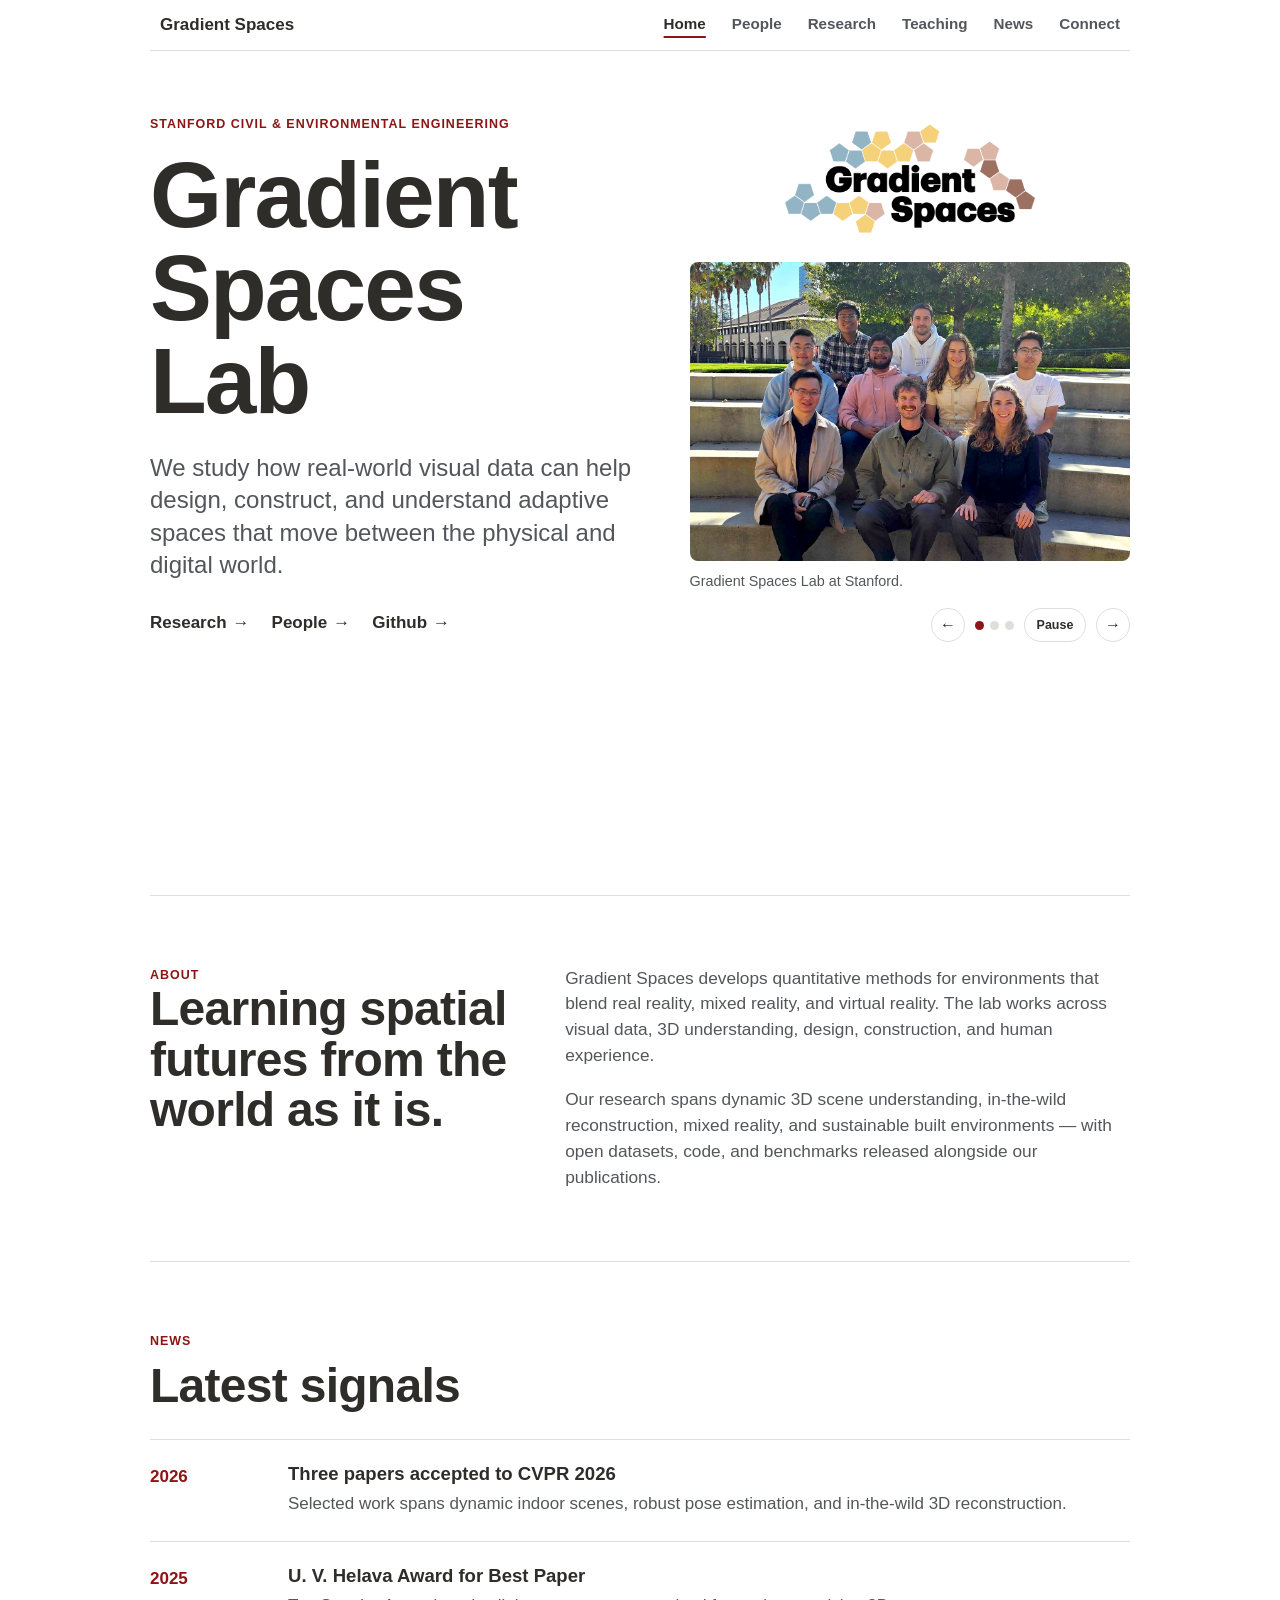
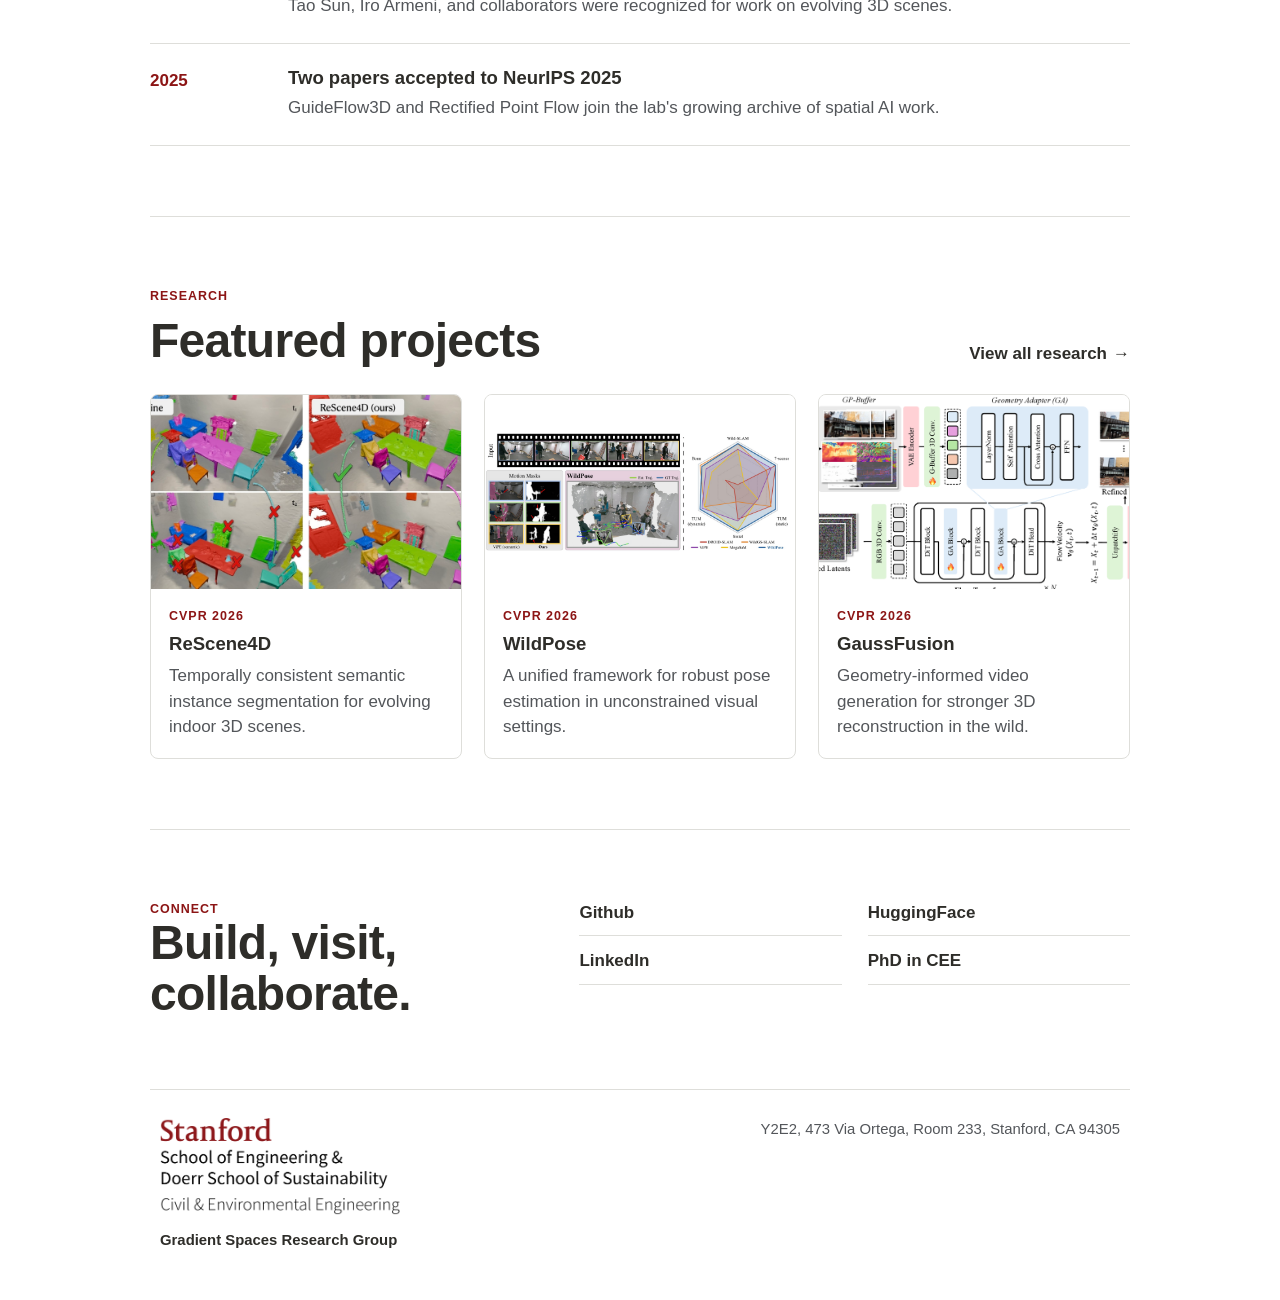
==== commit c8b0d987: "Refine homepage hero alignment" ====
--- a/index.html
+++ b/index.html
@@ -40,11 +40,6 @@
     <main>
       <section class="hero">
         <div class="hero-copy">
-          <img
-            class="hero-logo"
-            src="assets/images/GradientSpacesLogo.png"
-            alt="Gradient Spaces logo"
-          >
           <p class="eyebrow">Stanford Civil &amp; Environmental Engineering</p>
           <h1>
             <span>Gradient</span>
@@ -62,39 +57,46 @@
           </div>
         </div>
 
-        <div class="photo-gallery" data-gallery aria-roledescription="carousel" aria-label="Gradient Spaces group photos">
-          <div class="gallery-stage">
-            <figure class="gallery-slide is-active" data-gallery-slide aria-hidden="false">
-              <img
-                src="assets/images/group-photo.jpg"
-                alt="Gradient Spaces group photo at Stanford"
-              >
-              <figcaption>Gradient Spaces Lab at Stanford.</figcaption>
-            </figure>
-            <figure class="gallery-slide" data-gallery-slide aria-hidden="true">
-              <div class="photo-placeholder lunch-placeholder" role="img" aria-label="Placeholder for a future lab lunch photo">
-                <span>Lab lunch</span>
-                <small>Photo coming soon</small>
+        <div class="hero-visual">
+          <img
+            class="hero-logo"
+            src="assets/images/GradientSpacesLogo.png"
+            alt="Gradient Spaces logo"
+          >
+          <div class="photo-gallery" data-gallery aria-roledescription="carousel" aria-label="Gradient Spaces group photos">
+            <div class="gallery-stage">
+              <figure class="gallery-slide is-active" data-gallery-slide aria-hidden="false">
+                <img
+                  src="assets/images/group-photo.jpg"
+                  alt="Gradient Spaces group photo at Stanford"
+                >
+                <figcaption>Gradient Spaces Lab at Stanford.</figcaption>
+              </figure>
+              <figure class="gallery-slide" data-gallery-slide aria-hidden="true">
+                <div class="photo-placeholder lunch-placeholder" role="img" aria-label="Placeholder for a future lab lunch photo">
+                  <span>Lab lunch</span>
+                  <small>Photo coming soon</small>
+                </div>
+                <figcaption>Around the table — lunch photo coming soon.</figcaption>
+              </figure>
+              <figure class="gallery-slide" data-gallery-slide aria-hidden="true">
+                <div class="photo-placeholder outing-placeholder" role="img" aria-label="Placeholder for a future group outing photo">
+                  <span>Group outing</span>
+                  <small>Photo coming soon</small>
+                </div>
+                <figcaption>Beyond the lab — outing photo coming soon.</figcaption>
+              </figure>
+            </div>
+            <div class="gallery-controls">
+              <button type="button" class="gallery-arrow" data-gallery-previous aria-label="Show previous photo">←</button>
+              <div class="gallery-dots" aria-label="Choose a group photo">
+                <button type="button" class="gallery-dot is-active" data-gallery-dot="0" aria-label="Show lab group photo" aria-current="true"></button>
+                <button type="button" class="gallery-dot" data-gallery-dot="1" aria-label="Show lunch photo placeholder"></button>
+                <button type="button" class="gallery-dot" data-gallery-dot="2" aria-label="Show outing photo placeholder"></button>
               </div>
-              <figcaption>Around the table — lunch photo coming soon.</figcaption>
-            </figure>
-            <figure class="gallery-slide" data-gallery-slide aria-hidden="true">
-              <div class="photo-placeholder outing-placeholder" role="img" aria-label="Placeholder for a future group outing photo">
-                <span>Group outing</span>
-                <small>Photo coming soon</small>
-              </div>
-              <figcaption>Beyond the lab — outing photo coming soon.</figcaption>
-            </figure>
-          </div>
-          <div class="gallery-controls">
-            <button type="button" class="gallery-arrow" data-gallery-previous aria-label="Show previous photo">←</button>
-            <div class="gallery-dots" aria-label="Choose a group photo">
-              <button type="button" class="gallery-dot is-active" data-gallery-dot="0" aria-label="Show lab group photo" aria-current="true"></button>
-              <button type="button" class="gallery-dot" data-gallery-dot="1" aria-label="Show lunch photo placeholder"></button>
-              <button type="button" class="gallery-dot" data-gallery-dot="2" aria-label="Show outing photo placeholder"></button>
-            </div>
-            <button type="button" class="gallery-pause" data-gallery-pause aria-pressed="false">Pause</button>
-            <button type="button" class="gallery-arrow" data-gallery-next aria-label="Show next photo">→</button>
+              <button type="button" class="gallery-pause" data-gallery-pause aria-pressed="false">Pause</button>
+              <button type="button" class="gallery-arrow" data-gallery-next aria-label="Show next photo">→</button>
+            </div>
           </div>
         </div>
       </section>
--- a/styles.css
+++ b/styles.css
@@ -170,14 +170,14 @@
   min-height: calc(100vh - 56px);
   display: grid;
   grid-template-columns: minmax(0, 0.9fr) minmax(280px, 0.8fr);
-  align-items: center;
+  align-items: start;
   gap: 44px;
   padding: 64px 0 40px;
 }
 
 .hero h1 {
   margin-top: 16px;
-  font-size: clamp(4rem, 12vw, 7.3rem);
+  font-size: clamp(3.4rem, 9vw, 5.8rem);
   font-weight: 800;
   letter-spacing: -0.02em;
   line-height: 1;
@@ -190,6 +190,12 @@
 .hero-logo {
   width: min(330px, 80%);
   margin: -28px 0 -10px;
+  justify-self: center;
+}
+
+.hero-visual {
+  display: grid;
+  align-content: start;
 }
 
 .eyebrow,
@@ -1028,7 +1034,7 @@
 
   .hero-logo {
     width: min(300px, 78%);
-    margin-top: -18px;
+    margin: -18px 0 -8px;
   }
 
   .project-grid,
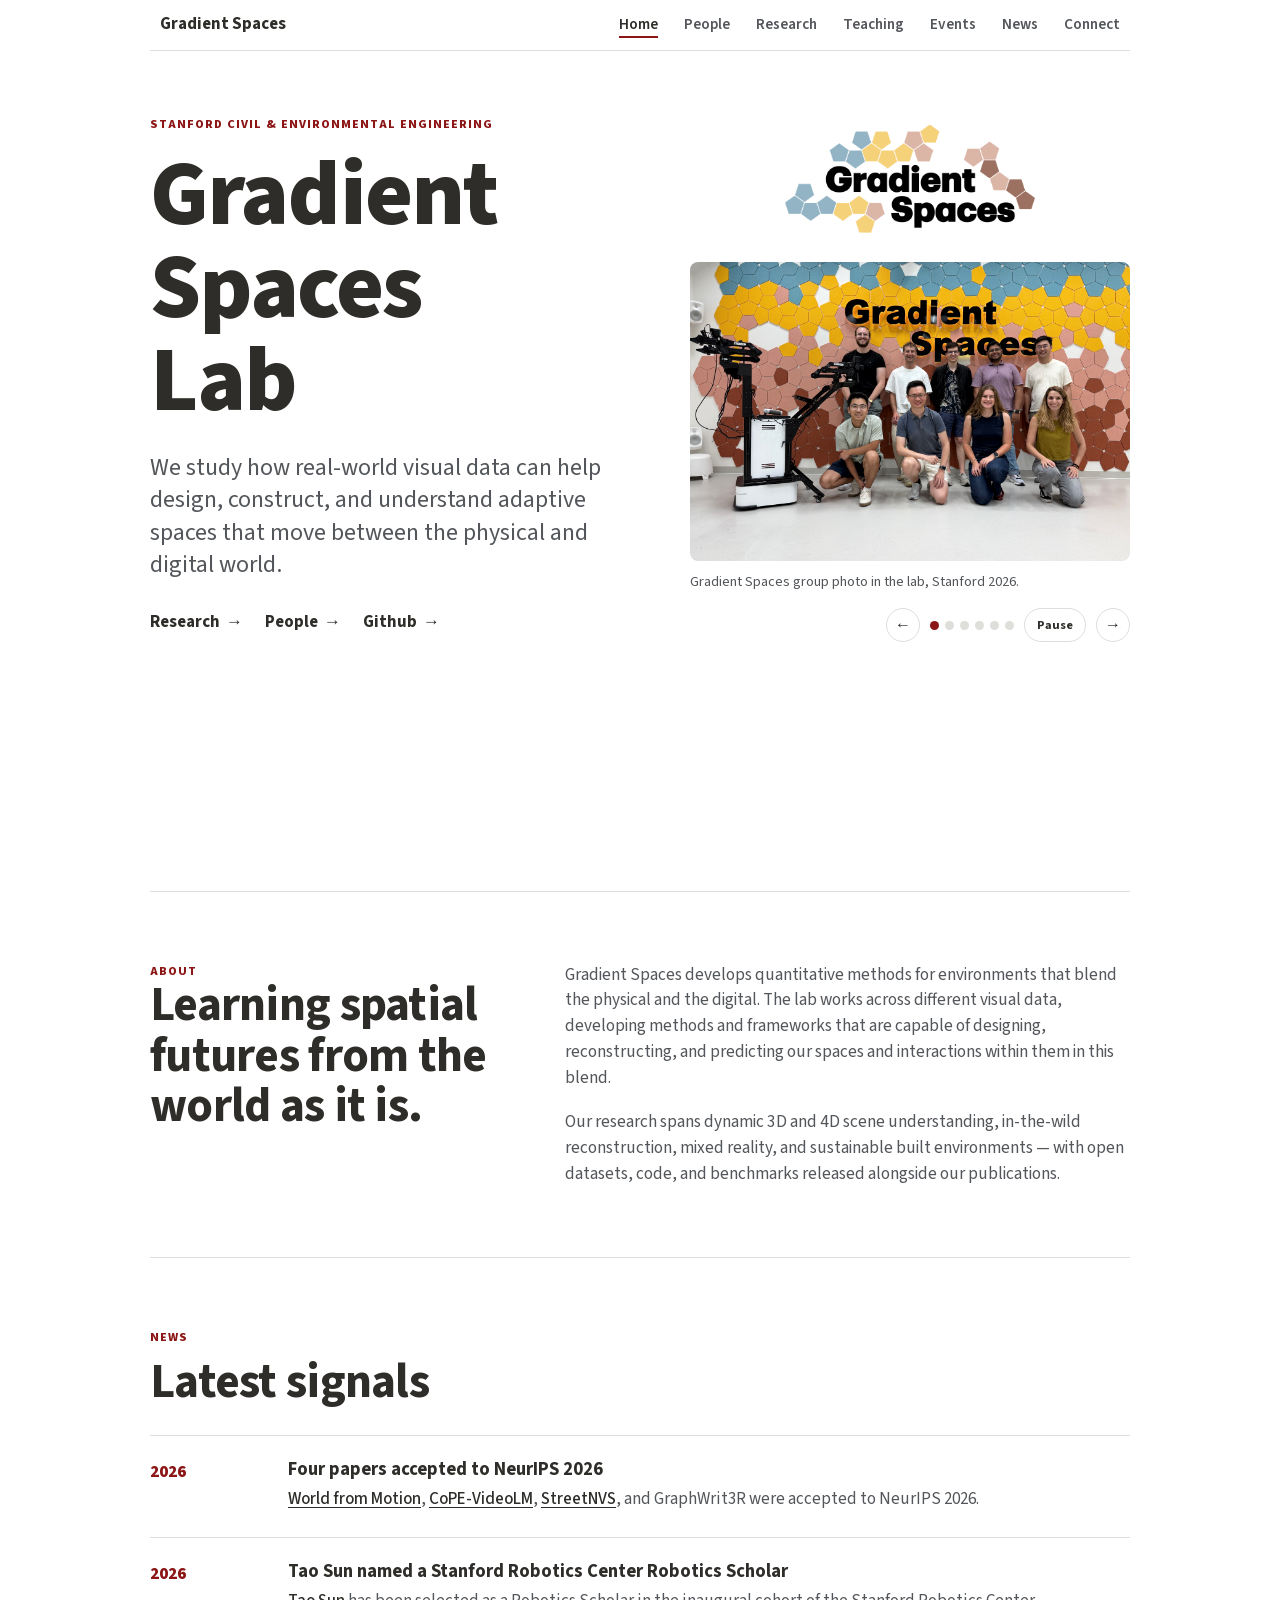
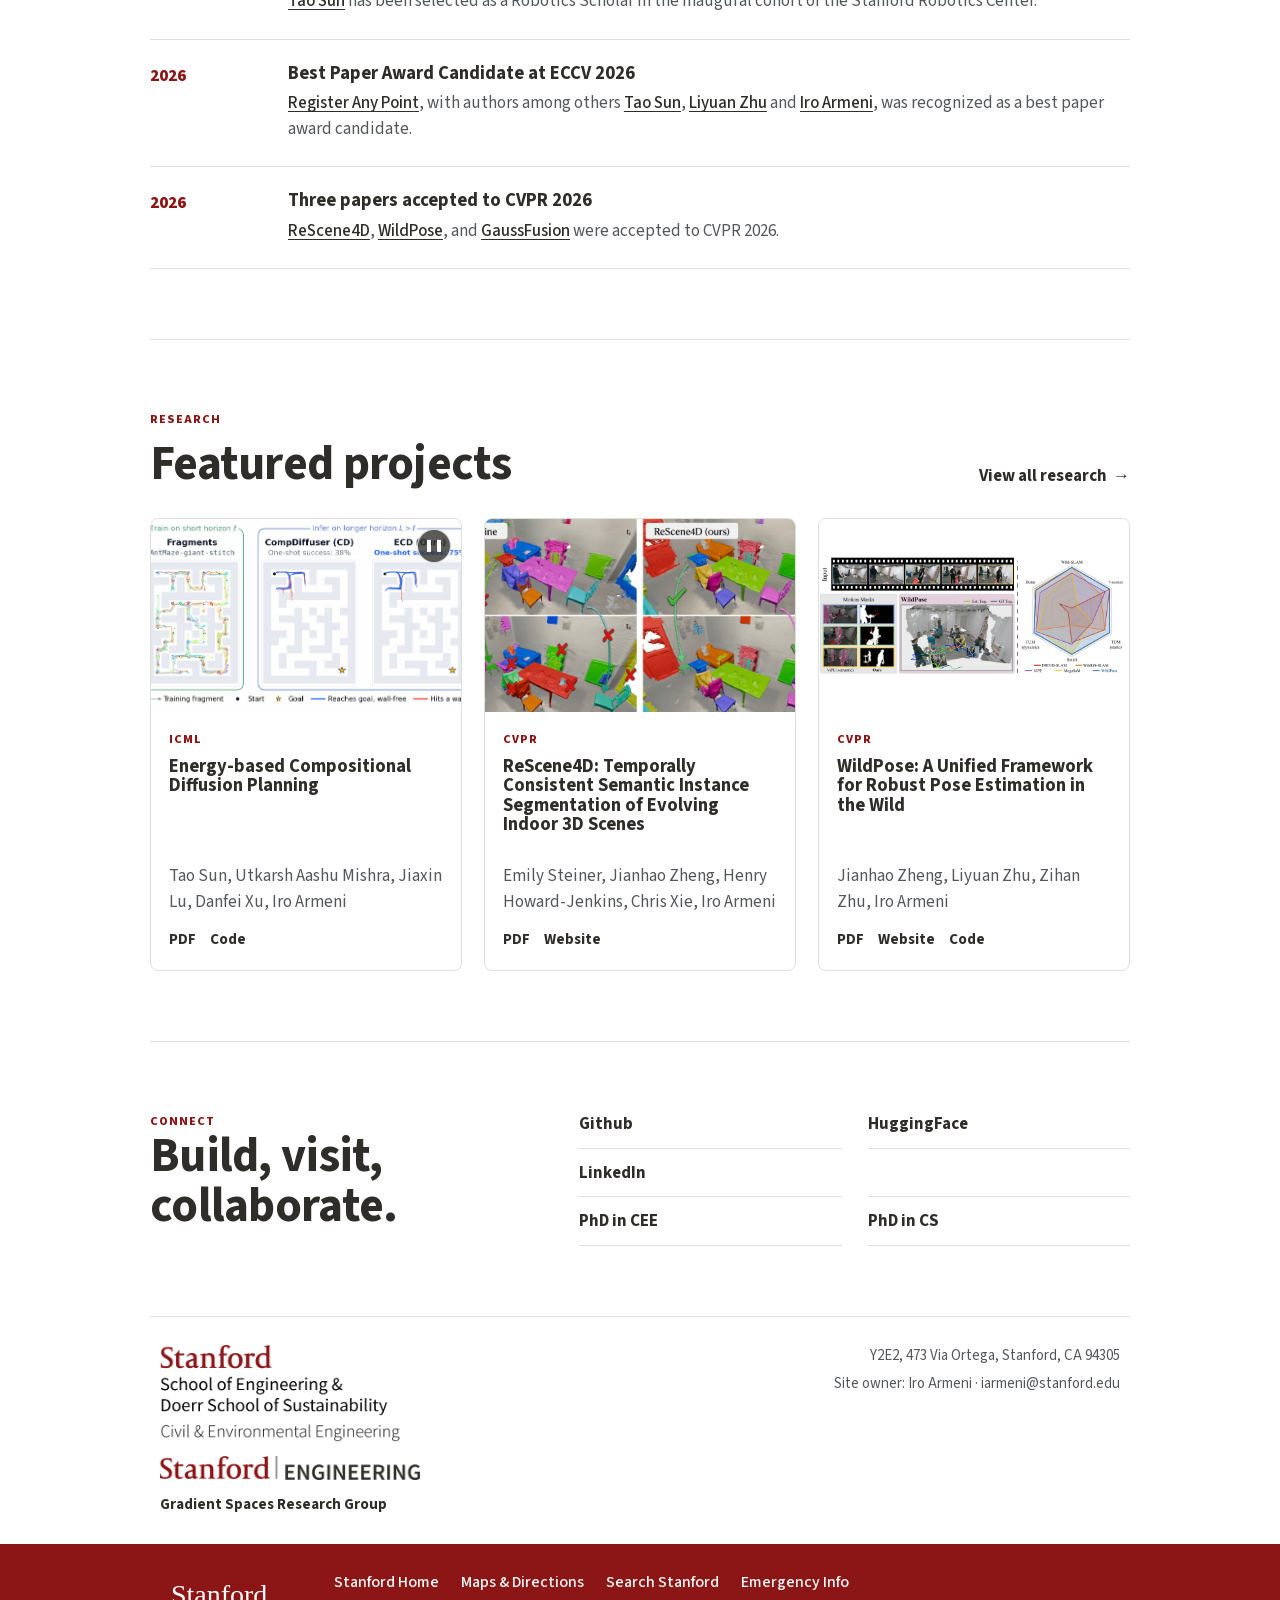
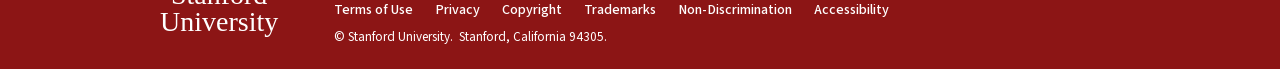
==== commit 6482c3ae: "Changes to the structure" ====
--- a/index.html
+++ b/index.html
@@ -32,6 +32,7 @@
         <a href="people.html">People</a>
         <a href="research.html">Research</a>
         <a href="teaching.html">Teaching</a>
+        <a href="events.html">Events</a>
         <a href="#news">News</a>
         <a href="#connect">Connect</a>
       </nav>
@@ -50,7 +51,7 @@
             We study how real-world visual data can help design, construct, and understand adaptive spaces
             that move between the physical and digital world.
           </p>
-          <div class="hero-actions" aria-label="Primary links">
+          <div class="hero-actions" role="group" aria-label="Primary links">
             <a class="strong-link" href="research.html">Research</a>
             <a class="strong-link" href="people.html">People</a>
             <a class="strong-link" href="https://github.com/GradientSpaces">Github</a>
@@ -63,36 +64,60 @@
             src="assets/images/GradientSpacesLogo.png"
             alt="Gradient Spaces logo"
           >
-          <div class="photo-gallery" data-gallery aria-roledescription="carousel" aria-label="Gradient Spaces group photos">
+          <div class="photo-gallery" data-gallery role="region" aria-roledescription="carousel" aria-label="Gradient Spaces group photos">
             <div class="gallery-stage">
               <figure class="gallery-slide is-active" data-gallery-slide aria-hidden="false">
                 <img
-                  src="assets/images/group-photo.jpg"
-                  alt="Gradient Spaces group photo at Stanford"
-                >
-                <figcaption>Gradient Spaces Lab at Stanford.</figcaption>
-              </figure>
-              <figure class="gallery-slide" data-gallery-slide aria-hidden="true">
-                <div class="photo-placeholder lunch-placeholder" role="img" aria-label="Placeholder for a future lab lunch photo">
-                  <span>Lab lunch</span>
-                  <small>Photo coming soon</small>
-                </div>
-                <figcaption>Around the table — lunch photo coming soon.</figcaption>
-              </figure>
-              <figure class="gallery-slide" data-gallery-slide aria-hidden="true">
-                <div class="photo-placeholder outing-placeholder" role="img" aria-label="Placeholder for a future group outing photo">
-                  <span>Group outing</span>
-                  <small>Photo coming soon</small>
-                </div>
-                <figcaption>Beyond the lab — outing photo coming soon.</figcaption>
+                  src="assets/images/carousel/group-photo-2026-indoors.jpeg"
+                  alt="The Gradient Spaces group members sitting in the Gradient Space lab."
+                >
+                <figcaption>Gradient Spaces group photo in the lab, Stanford 2026.</figcaption>
+              </figure>
+              <figure class="gallery-slide" data-gallery-slide aria-hidden="true">
+                <img
+                  src="assets/images/carousel/group-photo-2026-outdoors.jpeg"
+                  alt="The Gradient Spaces group members sitting outdoors at the Stanford campus."
+                >
+                <figcaption>Gradient Spaces group photo on campus, Stanford 2026.</figcaption>
+              </figure>
+              <figure class="gallery-slide" data-gallery-slide aria-hidden="true">
+                <img
+                  src="assets/images/carousel/gradient-canvas-cvpr2025.jpg"
+                  alt="Members of the Gradient Spaces group in front of their AR art exhibit Gradient Canvas"
+                >
+                <figcaption>Gradient Canvas, CVPR Art Exhibit 2025.</figcaption>
+              </figure>
+              <figure class="gallery-slide" data-gallery-slide aria-hidden="true">
+                <img
+                  src="assets/images/carousel/neurips-2025.jpeg"
+                  alt="Members of the Gradient Spaces group while attending the NeurIPS 2025 conference."
+                >
+                <figcaption>Our lab members at NeurIPS 2025.</figcaption>
+              </figure>
+              <figure class="gallery-slide" data-gallery-slide aria-hidden="true">
+                <img
+                  src="assets/images/carousel/group-photo-bbq2026.jpeg"
+                  alt="Members of the Gradient Spaces group at social gathering."
+                >
+                <figcaption>Gradient Spaces group photo at social outing, Stanford 2026.</figcaption>
+              </figure>
+              <figure class="gallery-slide" data-gallery-slide aria-hidden="true">
+                <img
+                  src="assets/images/carousel/cvpr-2026.jpeg"
+                  alt="Members of the Gradient Spaces group while attending the CVPR 2026 conference."
+                >
+                <figcaption>Our lab members at CVPR 2026.</figcaption>
               </figure>
             </div>
             <div class="gallery-controls">
               <button type="button" class="gallery-arrow" data-gallery-previous aria-label="Show previous photo">←</button>
-              <div class="gallery-dots" aria-label="Choose a group photo">
+              <div class="gallery-dots" role="group" aria-label="Choose a group photo">
                 <button type="button" class="gallery-dot is-active" data-gallery-dot="0" aria-label="Show lab group photo" aria-current="true"></button>
-                <button type="button" class="gallery-dot" data-gallery-dot="1" aria-label="Show lunch photo placeholder"></button>
-                <button type="button" class="gallery-dot" data-gallery-dot="2" aria-label="Show outing photo placeholder"></button>
+                <button type="button" class="gallery-dot" data-gallery-dot="1" aria-label="Show campus group photo"></button>
+                <button type="button" class="gallery-dot" data-gallery-dot="2" aria-label="Show art exhibit photo"></button>
+                <button type="button" class="gallery-dot" data-gallery-dot="3" aria-label="Show conference photo"></button>
+                <button type="button" class="gallery-dot" data-gallery-dot="4" aria-label="Show outing photo"></button>
+                <button type="button" class="gallery-dot" data-gallery-dot="5" aria-label="Show another conference photo"></button>
               </div>
               <button type="button" class="gallery-pause" data-gallery-pause aria-pressed="false">Pause</button>
               <button type="button" class="gallery-arrow" data-gallery-next aria-label="Show next photo">→</button>
@@ -108,12 +133,13 @@
         </div>
         <div class="body-copy">
           <p>
-            Gradient Spaces develops quantitative methods for environments that blend real reality,
-            mixed reality, and virtual reality. The lab works across visual data, 3D understanding,
-            design, construction, and human experience.
+            Gradient Spaces develops quantitative methods for environments that blend the physical
+            and the digital. The lab works across different visual data, developing methods and 
+            frameworks that are capable of designing, reconstructing, and predicting our spaces and 
+            interactions within them in this blend.
           </p>
           <p>
-            Our research spans dynamic 3D scene understanding, in-the-wild reconstruction, mixed
+            Our research spans dynamic 3D and 4D scene understanding, in-the-wild reconstruction, mixed
             reality, and sustainable built environments — with open datasets, code, and benchmarks
             released alongside our publications.
           </p>
@@ -129,22 +155,37 @@
           <article class="news-item">
             <time datetime="2026">2026</time>
             <div>
+              <h3>Four papers accepted to NeurIPS 2026</h3>
+              <p><a href="https://research.nvidia.com/labs/amri/projects/world-from-motion/">World from Motion</a>,
+                <a href="https://microsoft.github.io/CoPE/">CoPE-VideoLM</a>,
+                <a href="https://streetnvs.github.io/website/">StreetNVS</a>, and GraphWrit3R were accepted to NeurIPS 2026.
+              </p>
+            </div>
+          </article>
+          <article class="news-item">
+            <time datetime="2026">2026</time>
+            <div>
+              <h3>Tao Sun named a Stanford Robotics Center Robotics Scholar</h3>
+              <p><a href="people.html#tao-sun">Tao Sun</a> has been selected as a Robotics Scholar in the inaugural cohort of the Stanford Robotics Center.</p>
+            </div>
+          </article>
+          <article class="news-item">
+            <time datetime="2026">2026</time>
+            <div>
+              <h3>Best Paper Award Candidate at ECCV 2026</h3>
+              <p><a href="https://register-any-point.github.io/">Register Any Point</a>, with authors among others <a href="people.html#tao-sun">Tao Sun</a>,
+                <a href="people.html#liyuan-zhu">Liyuan Zhu</a> and <a href="people.html#iro-armeni">Iro Armeni</a>, was recognized as a best paper award candidate.
+              </p>
+            </div>
+          </article>
+          <article class="news-item">
+            <time datetime="2026">2026</time>
+            <div>
               <h3>Three papers accepted to CVPR 2026</h3>
-              <p>Selected work spans dynamic indoor scenes, robust pose estimation, and in-the-wild 3D reconstruction.</p>
-            </div>
-          </article>
-          <article class="news-item">
-            <time datetime="2025">2025</time>
-            <div>
-              <h3>U. V. Helava Award for Best Paper</h3>
-              <p>Tao Sun, Iro Armeni, and collaborators were recognized for work on evolving 3D scenes.</p>
-            </div>
-          </article>
-          <article class="news-item">
-            <time datetime="2025">2025</time>
-            <div>
-              <h3>Two papers accepted to NeurIPS 2025</h3>
-              <p>GuideFlow3D and Rectified Point Flow join the lab's growing archive of spatial AI work.</p>
+              <p><a href="https://www.easteine.com/rescene4d/">ReScene4D</a>,
+                <a href="https://wildpose.github.io/">WildPose</a>, and
+                <a href="http://research.zhuliyuan.net/projects/GaussFusion/">GaussFusion</a> were accepted to CVPR 2026.
+              </p>
             </div>
           </article>
         </div>
@@ -159,44 +200,7 @@
           <a class="text-link" href="research.html">View all research</a>
         </div>
 
-        <div class="project-grid">
-          <article class="project-card">
-            <img
-              src="assets/images/projects/rescene4d.jpeg"
-              alt="ReScene4D project teaser"
-              loading="lazy"
-            >
-            <div>
-              <p class="tag">CVPR 2026</p>
-              <h3>ReScene4D</h3>
-              <p>Temporally consistent semantic instance segmentation for evolving indoor 3D scenes.</p>
-            </div>
-          </article>
-          <article class="project-card">
-            <img
-              src="assets/images/projects/wildpose.jpg"
-              alt="WildPose project teaser"
-              loading="lazy"
-            >
-            <div>
-              <p class="tag">CVPR 2026</p>
-              <h3>WildPose</h3>
-              <p>A unified framework for robust pose estimation in unconstrained visual settings.</p>
-            </div>
-          </article>
-          <article class="project-card">
-            <img
-              src="assets/images/projects/gaussfusion.png"
-              alt="GaussFusion project teaser"
-              loading="lazy"
-            >
-            <div>
-              <p class="tag">CVPR 2026</p>
-              <h3>GaussFusion</h3>
-              <p>Geometry-informed video generation for stronger 3D reconstruction in the wild.</p>
-            </div>
-          </article>
-        </div>
+        <div class="project-grid" id="featured-projects"></div>
       </section>
 
       <section class="section connect-band" id="connect" aria-labelledby="connect-title">
@@ -208,7 +212,9 @@
           <a href="https://github.com/GradientSpaces">Github</a>
           <a href="https://huggingface.co/gradient-spaces">HuggingFace</a>
           <a href="https://www.linkedin.com/company/gradientspaces">LinkedIn</a>
+          <a></a>
           <a href="https://cee.stanford.edu/academics-admission/graduate-admissions">PhD in CEE</a>
+          <a href="https://www.cs.stanford.edu/admissions/phd-admissions">PhD in CS</a>
         </div>
       </section>
     </main>
@@ -218,11 +224,19 @@
         <a href="https://cee.stanford.edu/" aria-label="Stanford Civil and Environmental Engineering">
           <img src="assets/images/stanford-cee-lockup.png" alt="Stanford University — Civil &amp; Environmental Engineering">
         </a>
+        <a class="footer-soe-logo" href="https://engineering.stanford.edu/">
+          <img src="assets/images/stanford-engineering-logo.png" alt="Stanford Engineering" width="1080" height="101">
+        </a>
         <p>Gradient Spaces Research Group</p>
       </div>
-      <p>Y2E2, 473 Via Ortega, Room 233, Stanford, CA 94305</p>
+      <div class="footer-meta">
+        <p>Y2E2, 473 Via Ortega, Stanford, CA 94305</p>
+        <p>Site owner: Iro Armeni · iarmeni@stanford.edu</p>
+        <p class="footer-accessibility"><a href="https://www.stanford.edu/site/accessibility">Accessibility</a></p>
+      </div>
     </footer>
 
+    <script src="data.js"></script>
     <script src="script.js"></script>
   </body>
 </html>
--- a/styles.css
+++ b/styles.css
@@ -1,3 +1,41 @@
+/* Source Sans 3 (SIL Open Font License), self-hosted from Google Fonts. */
+
+@font-face {
+  font-family: "Source Sans 3";
+  font-style: italic;
+  font-weight: 200 900;
+  font-display: swap;
+  src: url("assets/fonts/source-sans-3-latin-ext-italic.woff2") format("woff2");
+  unicode-range: U+0100-02BA, U+02BD-02C5, U+02C7-02CC, U+02CE-02D7, U+02DD-02FF, U+0304, U+0308, U+0329, U+1D00-1DBF, U+1E00-1E9F, U+1EF2-1EFF, U+2020, U+20A0-20AB, U+20AD-20C0, U+2113, U+2C60-2C7F, U+A720-A7FF;
+}
+
+@font-face {
+  font-family: "Source Sans 3";
+  font-style: italic;
+  font-weight: 200 900;
+  font-display: swap;
+  src: url("assets/fonts/source-sans-3-latin-italic.woff2") format("woff2");
+  unicode-range: U+0000-00FF, U+0131, U+0152-0153, U+02BB-02BC, U+02C6, U+02DA, U+02DC, U+0304, U+0308, U+0329, U+2000-206F, U+20AC, U+2122, U+2191, U+2193, U+2212, U+2215, U+FEFF, U+FFFD;
+}
+
+@font-face {
+  font-family: "Source Sans 3";
+  font-style: normal;
+  font-weight: 200 900;
+  font-display: swap;
+  src: url("assets/fonts/source-sans-3-latin-ext-normal.woff2") format("woff2");
+  unicode-range: U+0100-02BA, U+02BD-02C5, U+02C7-02CC, U+02CE-02D7, U+02DD-02FF, U+0304, U+0308, U+0329, U+1D00-1DBF, U+1E00-1E9F, U+1EF2-1EFF, U+2020, U+20A0-20AB, U+20AD-20C0, U+2113, U+2C60-2C7F, U+A720-A7FF;
+}
+
+@font-face {
+  font-family: "Source Sans 3";
+  font-style: normal;
+  font-weight: 200 900;
+  font-display: swap;
+  src: url("assets/fonts/source-sans-3-latin-normal.woff2") format("woff2");
+  unicode-range: U+0000-00FF, U+0131, U+0152-0153, U+02BB-02BC, U+02C6, U+02DA, U+02DC, U+0304, U+0308, U+0329, U+2000-206F, U+20AC, U+2122, U+2191, U+2193, U+2212, U+2215, U+FEFF, U+FFFD;
+}
+
 :root {
   --stanford-red: rgb(140, 21, 21);
   --stanford-red-dark: rgb(130, 0, 0);
@@ -24,7 +62,7 @@
   margin: 0;
   background: var(--paper);
   color: var(--muted);
-  font-family: "Source Sans Pro", "Source Sans 3", -apple-system, BlinkMacSystemFont, "Segoe UI", sans-serif;
+  font-family: "Source Sans 3", "Source Sans Pro", -apple-system, BlinkMacSystemFont, "Segoe UI", sans-serif;
   font-size: 17px;
   line-height: 1.5;
   -webkit-font-smoothing: antialiased;
@@ -39,6 +77,7 @@
 a {
   color: var(--ink);
   text-decoration: none;
+  font-weight: 500;
   transition: color 0.15s ease;
 }
 
@@ -47,6 +86,25 @@
   color: var(--stanford-red);
   text-decoration: underline;
   text-underline-offset: 0.18em;
+}
+
+/* Links inside running text are underlined so they don't rely on color alone. */
+p a:not(.strong-link):not(.text-link),
+li a:not(.strong-link):not(.text-link),
+dd a:not(.strong-link):not(.text-link),
+td a:not(.strong-link):not(.text-link),
+figcaption a {
+  text-decoration: underline;
+  text-decoration-thickness: 1px;
+  text-underline-offset: 0.18em;
+}
+
+p a:not(.strong-link):not(.text-link):hover,
+li a:not(.strong-link):not(.text-link):hover,
+dd a:not(.strong-link):not(.text-link):hover,
+td a:not(.strong-link):not(.text-link):hover,
+figcaption a:hover {
+  text-decoration-thickness: 2px;
 }
 
 ::selection {
@@ -167,7 +225,7 @@
 }
 
 .hero {
-  min-height: calc(100vh - 56px);
+  min-height: min(calc(100vh - 56px), 840px); /* caps how tall it can force itself to be */
   display: grid;
   grid-template-columns: minmax(0, 0.9fr) minmax(280px, 0.8fr);
   align-items: start;
@@ -232,6 +290,12 @@
   gap: 14px;
   margin-top: 14px;
   font-size: 0.94rem;
+}
+
+.project-card .profile-links,
+.person-card .profile-links {
+  margin-top: auto;
+  padding-top: 14px;
 }
 
 .strong-link,
@@ -514,11 +578,25 @@
 }
 
 .project-card {
+  position: relative;
   overflow: hidden;
   border: 1px solid var(--line);
   border-radius: 8px;
   background: var(--paper);
+  display: flex;
+  flex-direction: column;
   transition: border-color 0.25s ease, box-shadow 0.25s ease, transform 0.25s ease;
+}
+
+.card-link-overlay {
+  position: absolute;
+  inset: 0;
+  z-index: 1;
+}
+
+.project-card .profile-links {
+  position: relative;
+  z-index: 2;
 }
 
 .project-card:hover {
@@ -527,25 +605,37 @@
   box-shadow: 0 12px 28px rgba(46, 45, 41, 0.09);
 }
 
-.project-card img {
+.project-card img,
+.project-card video,
+.project-card canvas {
+  display: block;
   width: 100%;
   aspect-ratio: 16 / 10;
   object-fit: cover;
   transition: transform 0.4s ease;
 }
 
-.project-card:hover img {
+.project-card:hover img,
+.project-card:hover video,
+.project-card:hover canvas {
   transform: scale(1.025);
 }
 
-.project-card div {
+.project-card > div {
   padding: 18px;
+  display: flex;
+  flex-direction: column;
+  flex: 1;
 }
 
 .project-card h3,
 .research-row h3,
 .publication-row h3 {
   margin: 8px 0 10px;
+}
+
+.project-card h3 {
+  min-height: 5.25em;
 }
 
 .connect-band {
@@ -600,9 +690,20 @@
   width: 100%;
 }
 
+.footer-identity .footer-soe-logo {
+  width: min(260px, 72vw);
+}
+
 .footer-identity p {
   color: var(--ink);
   font-weight: 700;
+}
+
+.footer-meta {
+  display: grid;
+  align-content: start;
+  gap: 6px;
+  text-align: right;
 }
 
 .page-hero {
@@ -645,7 +746,7 @@
   align-items: start;
   padding: 28px 0;
   border-top: 1px solid var(--line);
-  border-bottom: 1px solid var(--line);
+  /* border-bottom: 1px solid var(--line); */
 }
 
 .role {
@@ -711,6 +812,27 @@
   transition: border-color 0.25s ease, box-shadow 0.25s ease;
 }
 
+.person-card {
+  display: flex;
+  flex-direction: column;
+}
+
+.person-card.is-linked,
+.profile-feature.is-linked {
+  animation: linked-card 2.4s ease-out;
+}
+
+@keyframes linked-card {
+  0%,
+  40% {
+    box-shadow: 0 0 0 3px var(--stanford-red);
+  }
+
+  100% {
+    box-shadow: 0 0 0 3px transparent;
+  }
+}
+
 .person-card:hover,
 .theme-button:hover,
 .theme-button:focus-visible,
@@ -914,11 +1036,16 @@
   font-size: 0.85rem;
 }
 
+.publication-row .pub-award {
+  font-size: 0.85rem;
+}
+
 .publication-row .profile-links {
   font-size: 0.88rem;
 }
 
 .pub-media {
+  position: relative;
   width: 100%;
   aspect-ratio: 16 / 10;
   overflow: hidden;
@@ -928,7 +1055,8 @@
 }
 
 .pub-media img,
-.pub-media video {
+.pub-media video,
+.pub-media canvas {
   display: block;
   width: 100%;
   height: 100%;
@@ -943,13 +1071,22 @@
   font-variant-numeric: tabular-nums;
 }
 
+.pub-award {
+  color: var(--stanford-red);
+  font-size: 0.92rem;
+  font-weight: 700;
+  font-variant-numeric: tabular-nums;
+}
+
 .note {
-  max-width: 260px;
+  max-width: none;
+  white-space: nowrap;
+  font-style: italic;
   color: var(--muted);
   font-size: 0.9rem;
 }
 
-.resource-grid {
+/*.resource-grid {
   display: grid;
   grid-template-columns: minmax(0, 1fr) minmax(0, 1fr);
   gap: 36px;
@@ -958,29 +1095,360 @@
 .resource-grid h3 {
   padding-bottom: 12px;
   border-bottom: 1px solid var(--line);
-}
+}*/
 
 .resource-item,
 .dataset-list {
   padding-top: 18px;
 }
 
+.resource-item h3 {
+  font-size: 1rem;
+}
+
 .dataset-list {
   display: grid;
-  gap: 12px;
-}
-
-.dataset-list a {
-  padding-bottom: 10px;
+  grid-template-columns: repeat(auto-fill, minmax(240px, 1fr));
+  gap: 20px;
+}
+
+.dataset-card {
+  display: flex;
+  flex-direction: column;
+  padding: 20px;
+  border: 1px solid var(--line);
+  border-radius: 8px;
+  background: var(--paper);
+  text-decoration: none;
+  transition: border-color 0.25s ease, box-shadow 0.25s ease, transform 0.25s ease;
+}
+
+.dataset-card:hover,
+.dataset-card:focus-visible {
+  transform: translateY(-3px);
+  border-color: rgb(198, 198, 192);
+  box-shadow: 0 8px 20px rgba(46, 45, 41, 0.06);
+  text-decoration: none;
+}
+
+.dataset-card h3 {
+  font-size: 1.05rem;
+  min-height: 3.15em;
+  margin-bottom: 8px;
+}
+
+.dataset-card p {
+  font-size: 0.92rem;
+  margin-bottom: 12px;
+}
+
+.dataset-card .text-link {
+  margin-top: auto;
+}
+
+/* Course detail pages */
+
+.course-detail-subhead {
+  margin: 40px 0 14px;
+  font-size: 1.3rem;
+}
+
+.section-heading + .course-detail-subhead {
+  margin-top: 0;
+}
+
+.body-copy .course-detail-subhead {
+  margin: 18px 0 -6px;
+}
+
+.body-copy ul {
+  display: grid;
+  gap: 8px;
+  margin: 0;
+  padding-left: 1.2em;
+}
+
+.info-grid {
+  margin: 0;
+  border-top: 1px solid var(--line);
+}
+
+.info-row {
+  display: grid;
+  grid-template-columns: 220px minmax(0, 1fr);
+  gap: 4px 24px;
+  padding: 16px 0;
   border-bottom: 1px solid var(--line);
+}
+
+.info-row dt {
+  grid-row: span 3;
+  color: var(--ink);
   font-weight: 700;
-  transition: color 0.15s ease, border-color 0.2s ease;
-}
-
-.dataset-list a:hover,
-.dataset-list a:focus-visible {
-  text-decoration: none;
-  border-bottom-color: var(--stanford-red);
+}
+
+.info-row dd {
+  grid-column: 2;
+  margin: 0;
+  color: var(--ink);
+  font-size: 1.05rem;
+}
+
+.table-wrap {
+  overflow-x: auto;
+  border: 1px solid var(--line);
+  border-radius: 8px;
+}
+
+.data-table {
+  width: 100%;
+  border-collapse: collapse;
+  font-size: 1rem;
+}
+
+.data-table th,
+.data-table td {
+  padding: 14px 18px;
+  text-align: left;
+  vertical-align: top;
+}
+
+.data-table th {
+  background: var(--soft);
+  color: var(--ink);
+  font-size: 0.78rem;
+  font-weight: 800;
+  letter-spacing: 0.08em;
+  text-transform: uppercase;
+  border-bottom: 1px solid var(--line);
+}
+
+.data-table tbody tr + tr td {
+  border-top: 1px solid var(--line);
+}
+
+.data-table tbody tr:hover {
+  background: var(--soft);
+}
+
+.data-table td:first-child {
+  width: 160px;
+  color: var(--stanford-red);
+  font-weight: 700;
+  white-space: nowrap;
+  font-variant-numeric: tabular-nums;
+}
+
+.data-table td:last-child {
+  color: var(--ink);
+}
+
+.table-main,
+.table-sub {
+  display: block;
+}
+
+.table-main + .table-main {
+  margin-top: 6px;
+}
+
+.table-sub {
+  margin-top: 4px;
+  color: var(--muted);
+  font-size: 0.92rem;
+}
+
+.milestone-grid {
+  display: grid;
+  grid-template-columns: repeat(3, minmax(0, 1fr));
+  gap: 20px;
+  margin-top: 32px;
+  counter-reset: milestone;
+}
+
+.milestone-card {
+  padding: 22px;
+  border: 1px solid var(--line);
+  border-top: 3px solid var(--stanford-red);
+  border-radius: 8px;
+  background: var(--paper);
+  counter-increment: milestone;
+}
+
+.milestone-card::before {
+  content: "Step " counter(milestone);
+  display: block;
+  margin-bottom: 8px;
+  color: var(--stanford-red);
+  font-size: 0.78rem;
+  font-weight: 800;
+  letter-spacing: 0.08em;
+  text-transform: uppercase;
+}
+
+.milestone-card h3 {
+  margin-bottom: 10px;
+}
+
+.milestone-card p {
+  font-size: 0.98rem;
+}
+
+.event-list {
+  display: grid;
+  border-top: 1px solid var(--line);
+}
+
+.event-empty {
+  padding: 28px;
+  border: 1px dashed rgb(198, 198, 192);
+  border-radius: 8px;
+  background: var(--soft);
+  color: var(--muted);
+  font-size: 1.05rem;
+  font-style: italic;
+  text-align: center;
+}
+
+.event-row {
+  display: grid;
+  grid-template-columns: 320px minmax(0, 1fr);
+  gap: 28px;
+  align-items: start;
+  padding: 28px 0;
+  border-bottom: 1px solid var(--line);
+}
+
+.event-media {
+  position: relative;
+  display: block;
+  overflow: hidden;
+  border: 1px solid var(--line);
+  border-radius: 8px;
+  background: var(--soft);
+}
+
+.event-media a {
+  display: block;
+}
+
+.event-media img,
+.event-media canvas {
+  display: block;
+  width: 100%;
+  aspect-ratio: 2 / 1;
+  object-fit: cover;
+  transition: transform 0.4s ease;
+}
+
+.event-media:hover img,
+.event-media:hover canvas {
+  transform: scale(1.025);
+}
+
+.motion-toggle {
+  position: absolute;
+  top: 10px;
+  right: 10px;
+  z-index: 2;
+  display: grid;
+  place-items: center;
+  width: 34px;
+  height: 34px;
+  padding: 0;
+  border: 1px solid rgba(255, 255, 255, 0.75);
+  border-radius: 50%;
+  background: rgba(46, 45, 41, 0.78);
+  color: var(--paper);
+  font-size: 0.72rem;
+  line-height: 1;
+  cursor: pointer;
+}
+
+.motion-toggle:hover,
+.motion-toggle:focus-visible {
+  background: var(--stanford-red);
+}
+
+.event-row h3 {
+  margin: 10px 0;
+  font-size: 1.25rem;
+  line-height: 1.2;
+}
+
+.event-row h3 a {
+  font-weight: 700;
+}
+
+.event-row p {
+  font-size: 1rem;
+}
+
+.event-dates {
+  display: grid;
+  gap: 4px;
+  margin: 14px 0 0;
+  font-size: 0.92rem;
+}
+
+.event-dates div {
+  display: flex;
+  flex-wrap: wrap;
+  gap: 0 8px;
+}
+
+.event-dates dt {
+  color: var(--ink);
+  font-weight: 700;
+}
+
+.event-dates dt::after {
+  content: ":";
+}
+
+.event-dates dd {
+  margin: 0;
+  color: var(--blue);
+  font-weight: 700;
+  font-variant-numeric: tabular-nums;
+}
+
+.event-row .profile-links {
+  margin-top: 16px;
+  font-size: 0.92rem;
+}
+
+.course-figure {
+  margin: 12px 0;
+  padding: 20px;
+  border: 1px solid var(--line);
+  border-radius: 8px;
+  background: var(--paper);
+}
+
+.course-figure img {
+  width: 100%;
+}
+
+.course-figure figcaption {
+  margin-top: 14px;
+  color: var(--muted);
+  font-size: 0.92rem;
+  font-style: italic;
+  text-align: center;
+}
+
+.book-list .dataset-card p {
+  color: var(--ink);
+  font-weight: 400;
+}
+
+.book-list .dataset-card .book-publisher {
+  margin-top: auto;
+  margin-bottom: 0;
+  color: var(--blue);
+  font-size: 0.85rem;
+  font-weight: 700;
 }
 
 @media (max-width: 820px) {
@@ -1018,8 +1486,7 @@
   .connect-band,
   .profile-feature,
   .research-row,
-  .publication-row,
-  .resource-grid {
+  .publication-row {
     grid-template-columns: 1fr;
   }
 
@@ -1079,8 +1546,46 @@
     gap: 22px;
   }
 
+  .footer-meta {
+    text-align: left;
+  }
+
   .pub-media {
     max-width: 340px;
+  }
+
+  .info-row {
+    grid-template-columns: 1fr;
+  }
+
+  .info-row dt {
+    grid-row: auto;
+  }
+
+  .info-row dd {
+    grid-column: 1;
+  }
+
+  .milestone-grid {
+    grid-template-columns: 1fr;
+  }
+
+  .event-row {
+    grid-template-columns: 1fr;
+    gap: 16px;
+  }
+
+  .event-media {
+    max-width: 420px;
+  }
+
+  .data-table th,
+  .data-table td {
+    padding: 12px 14px;
+  }
+
+  .data-table td:first-child {
+    width: auto;
   }
 }
 
@@ -1101,5 +1606,103 @@
   *::before,
   *::after {
     transition: none !important;
-  }
-}
+    animation: none !important;
+  }
+}
+
+/* ==========================================================================
+   Stanford Global Footer (Decanter pattern).
+   To remove: delete this block and set SHOW_STANFORD_GLOBAL_FOOTER = false
+   in script.js.
+   ========================================================================== */
+
+.has-global-footer .site-footer {
+  padding-bottom: 28px;
+}
+
+/* The Global Footer has its own Accessibility link, so hide the local one. */
+.has-global-footer .footer-accessibility {
+  display: none;
+}
+
+.global-footer {
+  background: var(--stanford-red);
+  color: var(--paper);
+}
+
+.global-footer-inner {
+  width: min(var(--max-width), calc(100% - 32px));
+  margin: 0 auto;
+  padding: 26px 10px 22px;
+  display: flex;
+  align-items: center;
+  gap: 16px 56px;
+}
+
+.global-footer a {
+  color: var(--paper);
+  text-decoration: none;
+}
+
+.global-footer a:hover,
+.global-footer a:focus-visible {
+  color: var(--paper);
+  text-decoration: underline;
+  text-underline-offset: 0.18em;
+}
+
+.global-footer :focus-visible {
+  outline-color: var(--paper);
+}
+
+.global-footer-logo {
+  flex-shrink: 0;
+  font-family: Georgia, "Times New Roman", serif;
+  font-size: 1.75rem;
+  font-weight: 400;
+  line-height: 0.95;
+  text-align: center;
+}
+
+.global-footer-logo:hover,
+.global-footer-logo:focus-visible {
+  text-decoration: none;
+}
+
+.global-footer nav ul {
+  display: flex;
+  flex-wrap: wrap;
+  gap: 4px 22px;
+  margin: 0 0 6px;
+  padding: 0;
+  list-style: none;
+  font-size: 1rem;
+}
+
+.global-footer nav ul + ul {
+  font-size: 0.88rem;
+}
+
+.global-footer .global-footer-body li a {
+  text-decoration: none;
+}
+
+.global-footer .global-footer-body li a:hover,
+.global-footer .global-footer-body li a:focus-visible {
+  text-decoration: underline;
+}
+
+.global-footer-copyright {
+  margin-top: 6px;
+  font-size: 0.82rem;
+  white-space: pre-wrap;
+}
+
+@media (max-width: 820px) {
+  .global-footer-inner {
+    flex-direction: column;
+    align-items: flex-start;
+  }
+}
+
+/* End Stanford Global Footer */
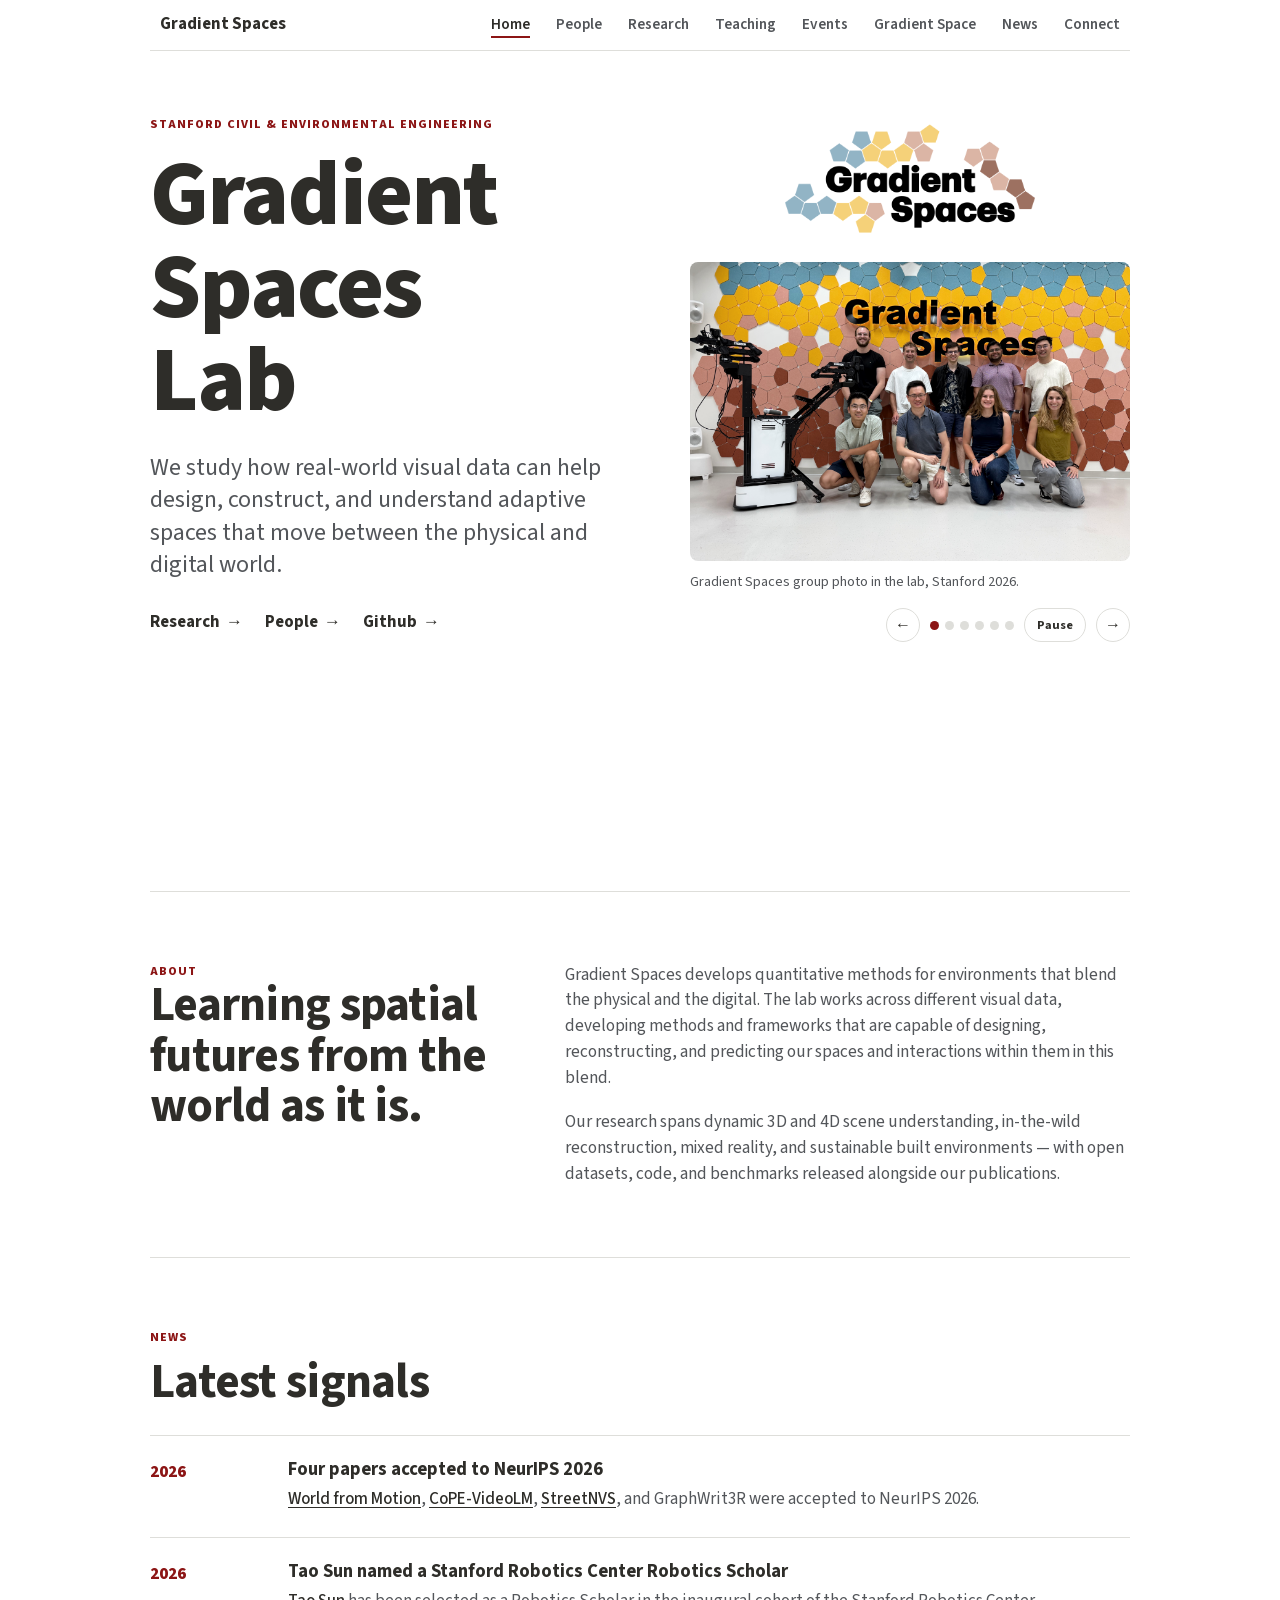
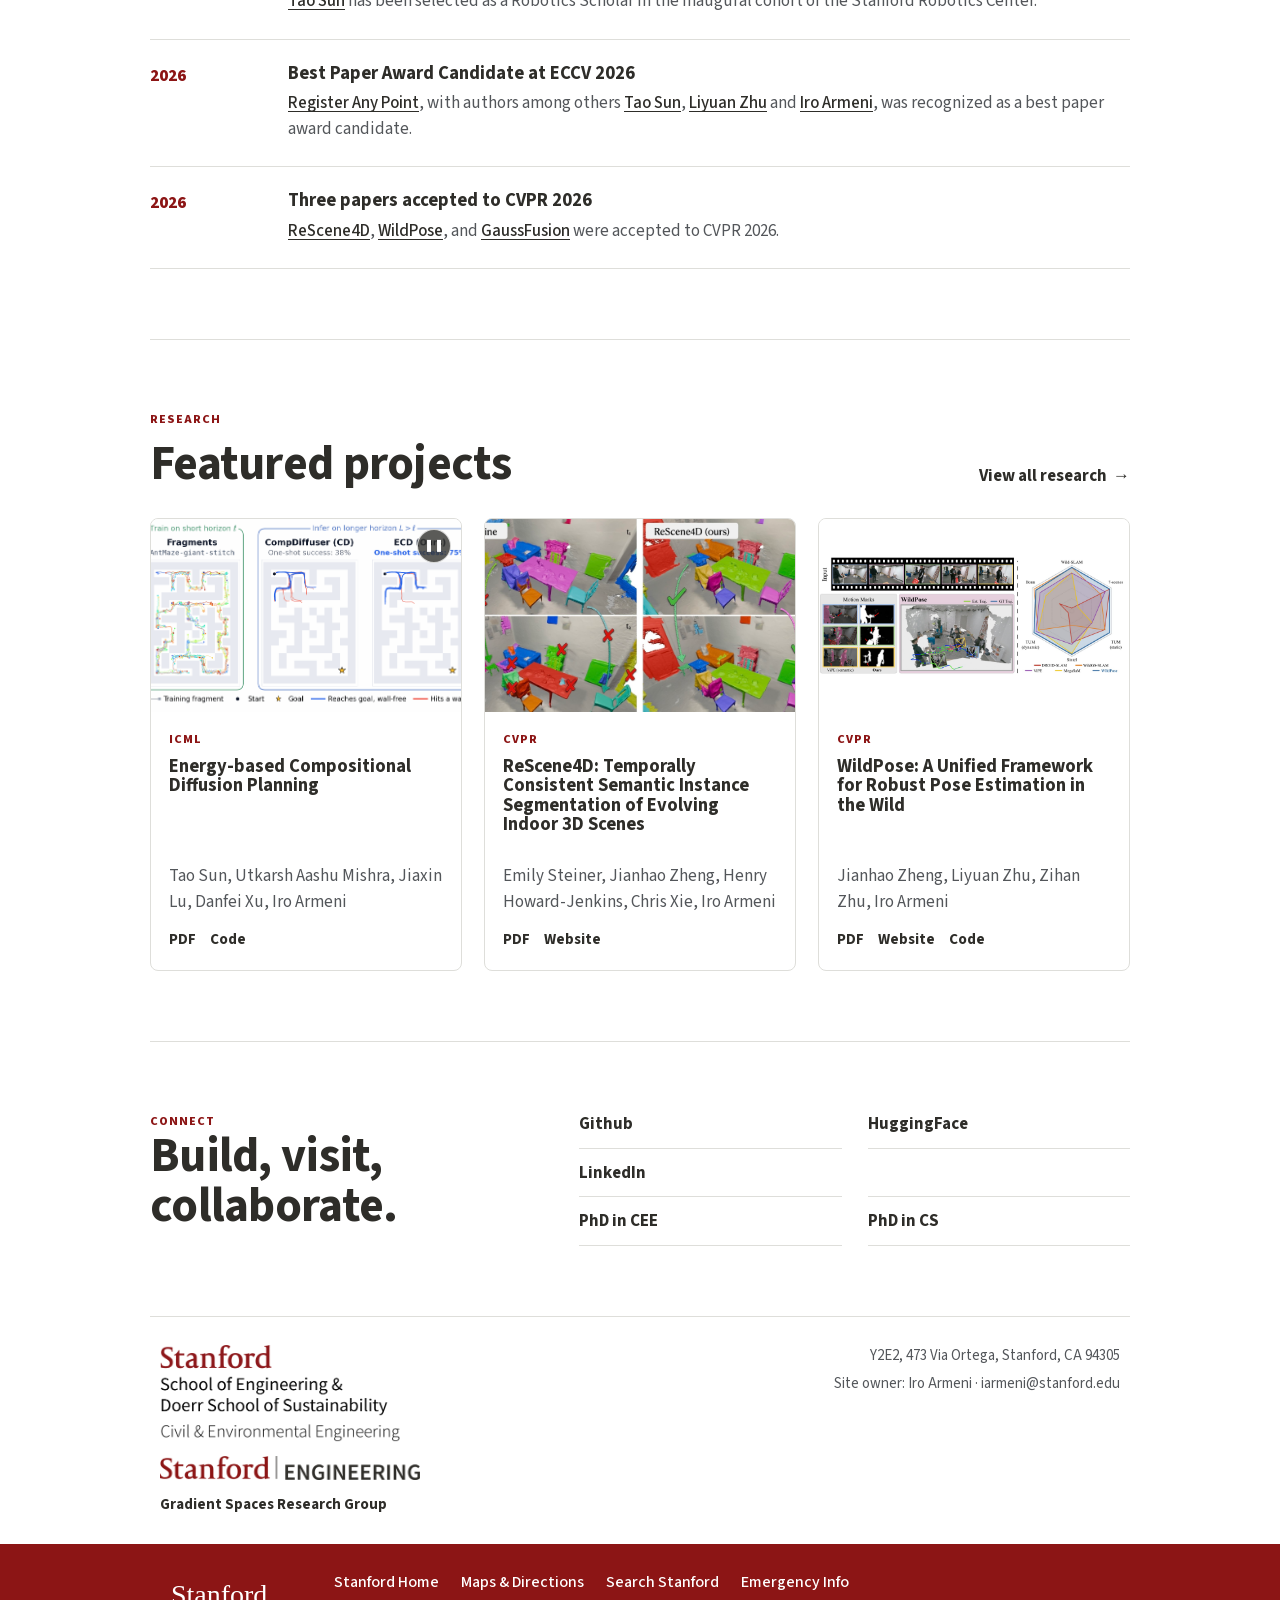
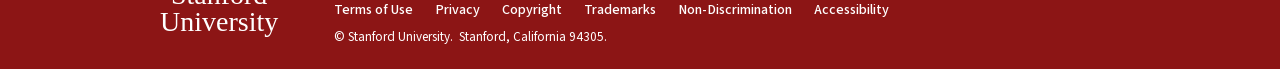
==== commit 3c988233: "Added gradient space page." ====
--- a/index.html
+++ b/index.html
@@ -33,6 +33,7 @@
         <a href="research.html">Research</a>
         <a href="teaching.html">Teaching</a>
         <a href="events.html">Events</a>
+        <a href="gradient-space.html">Gradient Space</a>
         <a href="#news">News</a>
         <a href="#connect">Connect</a>
       </nav>
--- a/styles.css
+++ b/styles.css
@@ -729,6 +729,40 @@
   border-radius: 8px;
 }
 
+.equipment-grid {
+  display: grid;
+  grid-template-columns: repeat(auto-fit, minmax(min(100%, 340px), 1fr));
+  gap: 20px;
+}
+
+.equipment-card {
+  padding: 24px;
+  border: 1px solid var(--line);
+  border-radius: 8px;
+  background: var(--paper);
+}
+
+.equipment-card ul {
+  display: grid;
+  gap: 10px;
+  margin: 14px 0 0;
+  padding: 0;
+  list-style: none;
+}
+
+.equipment-card li {
+  display: flex;
+  justify-content: space-between;
+  gap: 12px;
+  color: var(--ink);
+}
+
+.equipment-card li span {
+  color: var(--muted);
+  font-weight: 700;
+  white-space: nowrap;
+}
+
 .research-hero {
   display: block;
   max-width: 820px;
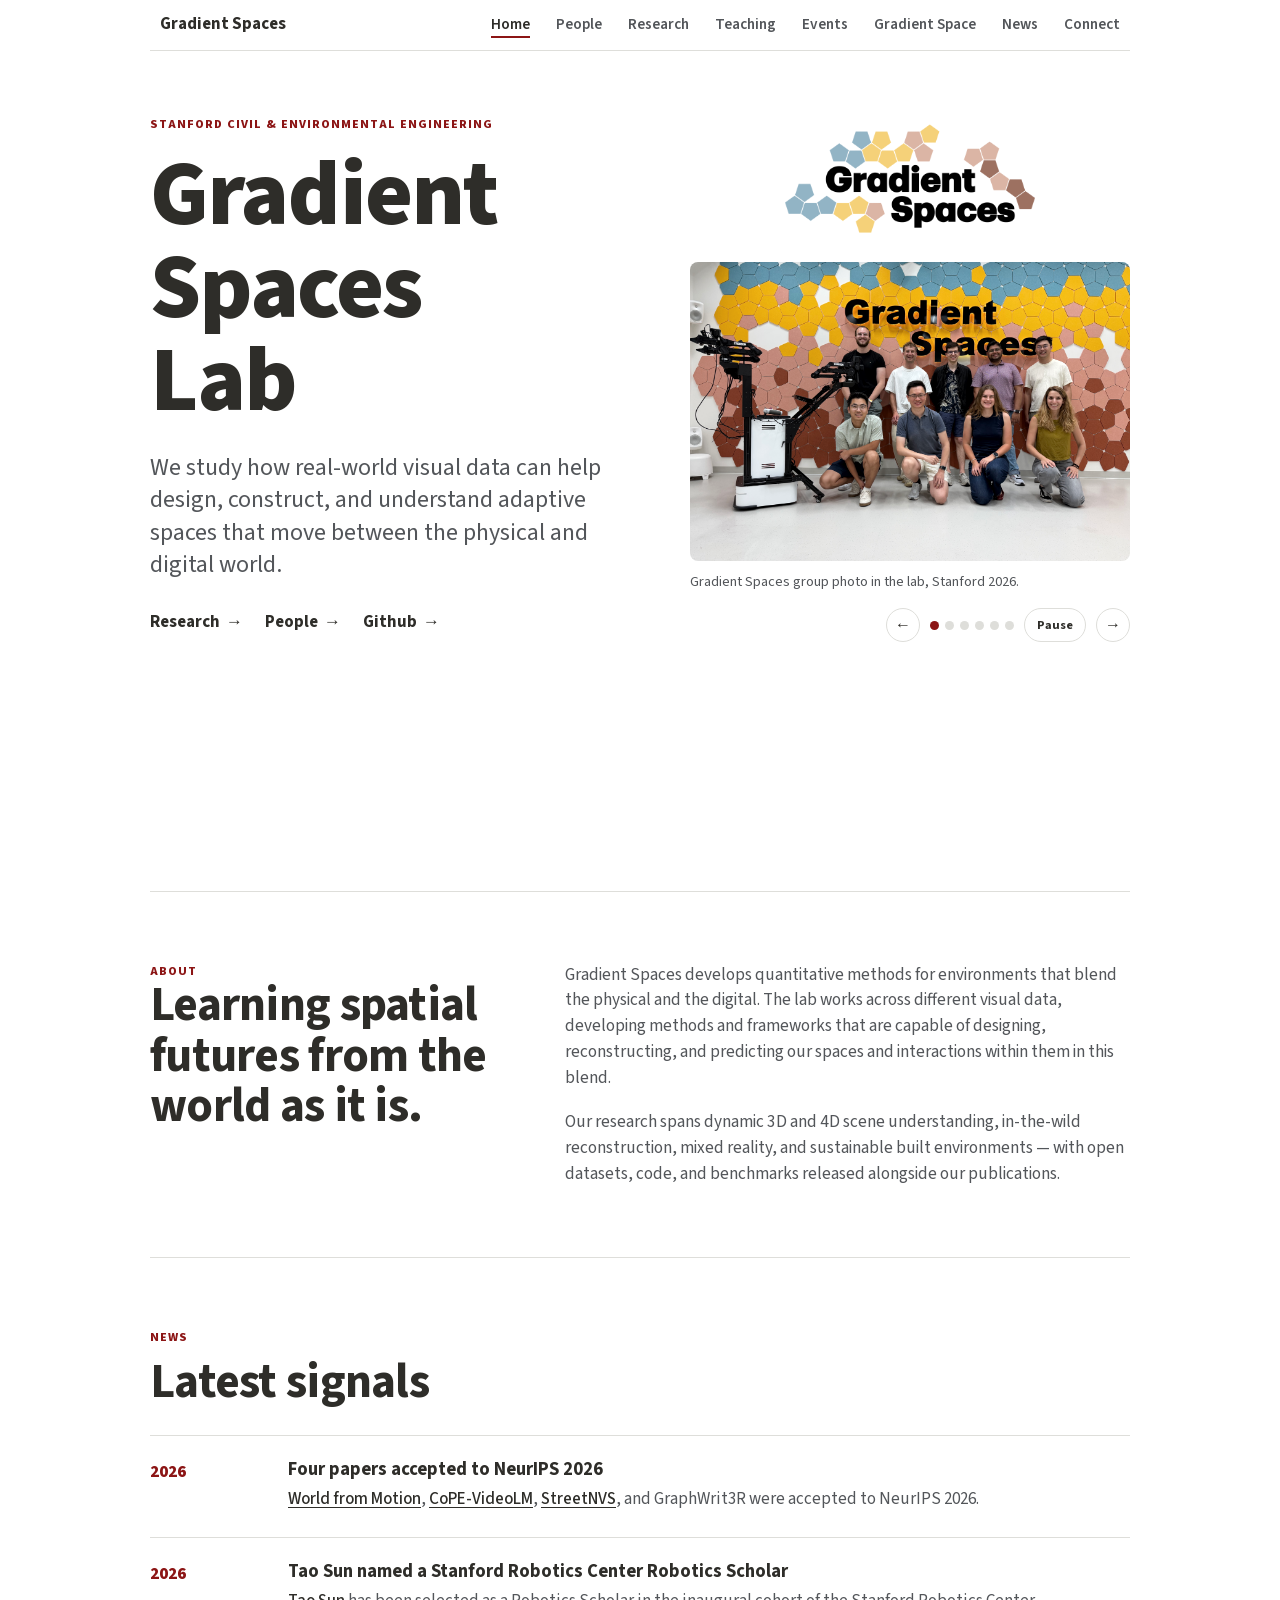
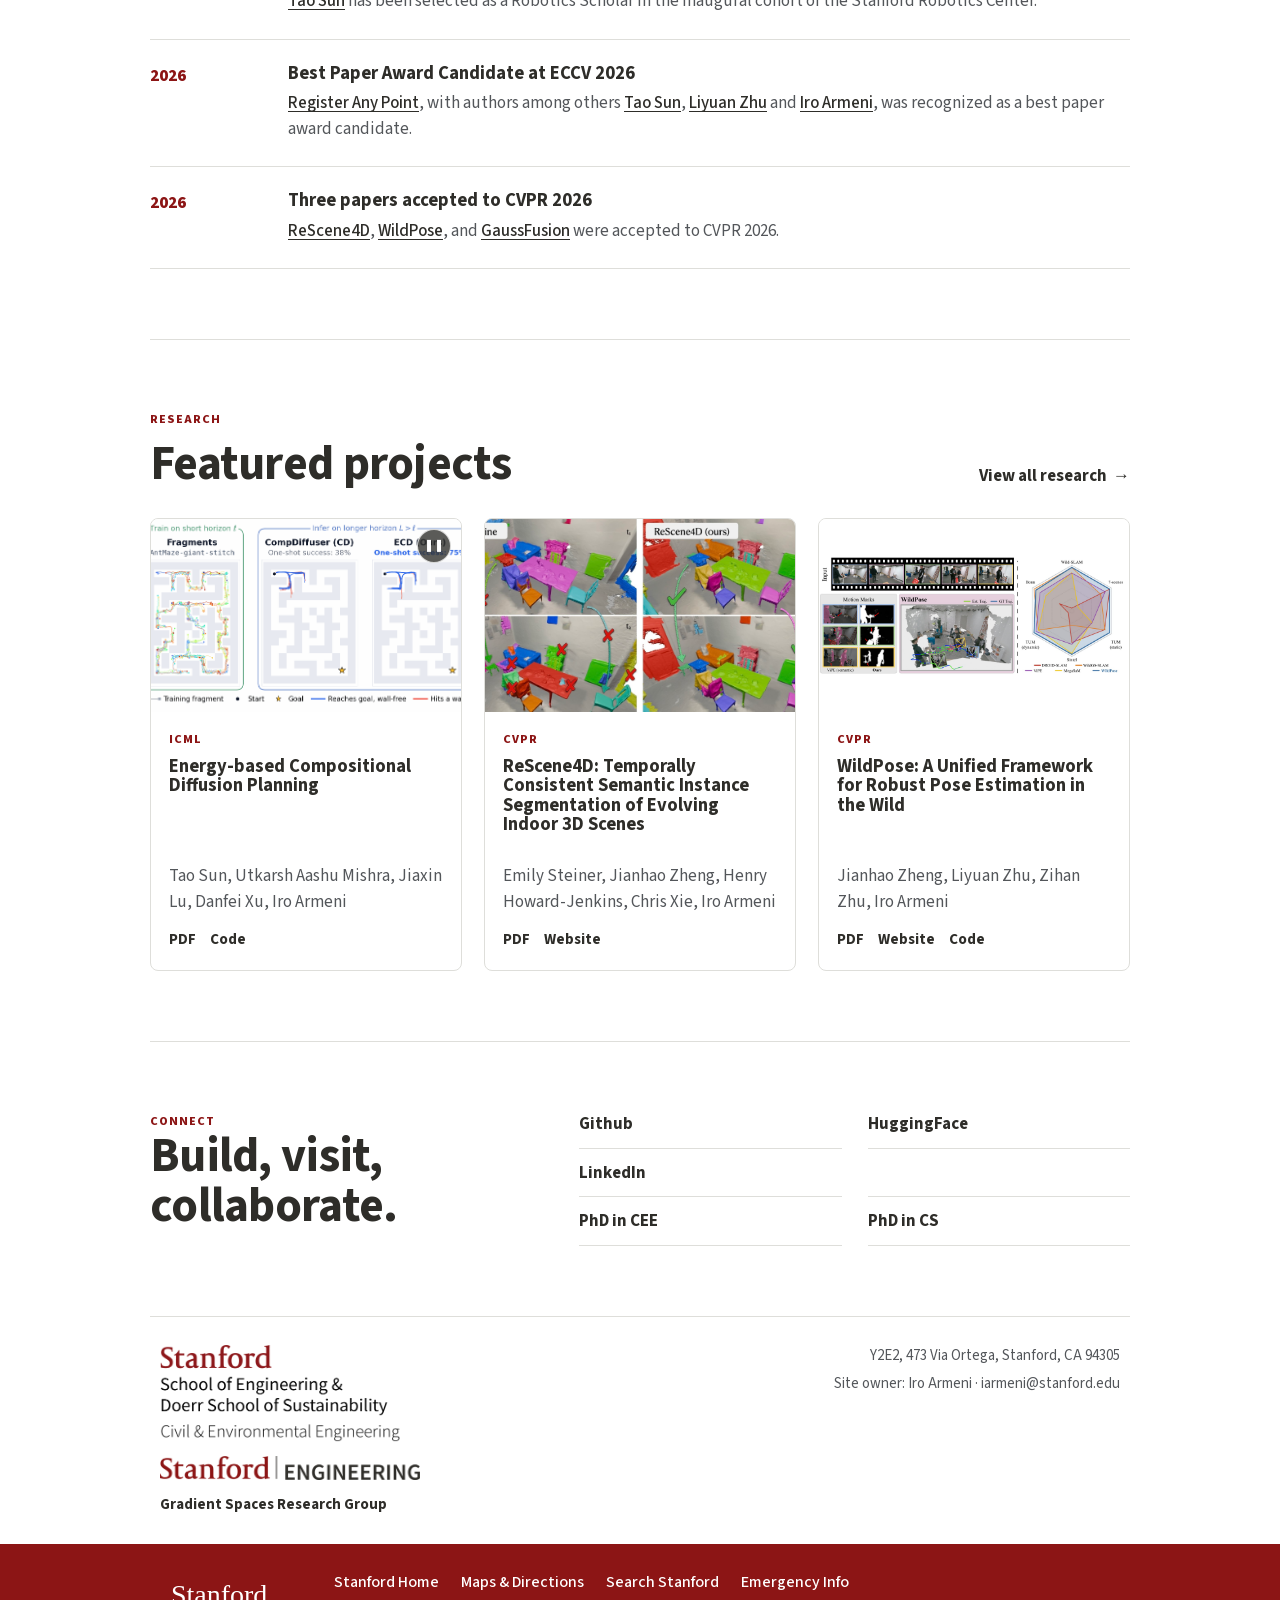
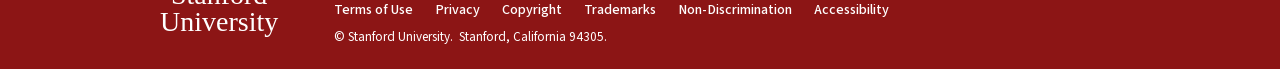
==== commit a8c966fc: "Added versioning so that browesers download newest versions of files." ====
--- a/index.html
+++ b/index.html
@@ -16,7 +16,7 @@
     <link rel="canonical" href="https://gradientspaces.github.io/">
     <link rel="icon" type="image/png" href="assets/images/GradientSpacesLogo.png">
     <link rel="apple-touch-icon" href="assets/images/GradientSpacesLogo.png">
-    <link rel="stylesheet" href="styles.css">
+    <link rel="stylesheet" href="styles.css?v=20260925">
   </head>
   <body>
     <header class="site-header">
@@ -237,7 +237,7 @@
       </div>
     </footer>
 
-    <script src="data.js"></script>
-    <script src="script.js"></script>
+    <script src="data.js?v=20260925"></script>
+    <script src="script.js?v=20260925"></script>
   </body>
 </html>
--- a/styles.css
+++ b/styles.css
@@ -1078,6 +1078,70 @@
   font-size: 0.88rem;
 }
 
+.publication-row[hidden] {
+  display: none;
+}
+
+.pub-search {
+  display: grid;
+  gap: 10px;
+  margin-bottom: 20px;
+}
+
+.pub-search input {
+  width: 100%;
+  padding: 12px 16px;
+  border: 1px solid var(--line);
+  border-radius: 8px;
+  background: var(--paper);
+  color: var(--ink);
+  font: inherit;
+  font-size: 1rem;
+  transition: border-color 0.2s ease, box-shadow 0.2s ease;
+}
+
+.pub-search input:focus {
+  outline: none;
+  border-color: var(--stanford-red);
+  box-shadow: 0 0 0 3px rgba(140, 21, 21, 0.12);
+}
+
+.pub-search-status {
+  color: var(--muted);
+  font-size: 0.9rem;
+}
+
+.search-hit {
+  padding: 0 1px;
+  border-radius: 2px;
+  background: rgba(140, 21, 21, 0.12);
+  color: var(--stanford-red);
+}
+
+.pub-toggle {
+  margin-top: 24px;
+  padding: 10px 18px;
+  border: 1px solid var(--line);
+  border-radius: 999px;
+  background: var(--paper);
+  color: var(--ink);
+  font: inherit;
+  font-size: 0.92rem;
+  font-weight: 700;
+  cursor: pointer;
+  transition: border-color 0.2s ease, color 0.2s ease;
+}
+
+.pub-toggle:hover,
+.pub-toggle:focus-visible {
+  border-color: var(--stanford-red);
+  color: var(--stanford-red);
+}
+
+.pub-toggle[hidden] {
+  display: none;
+}
+
 .pub-media {
   position: relative;
   width: 100%;
